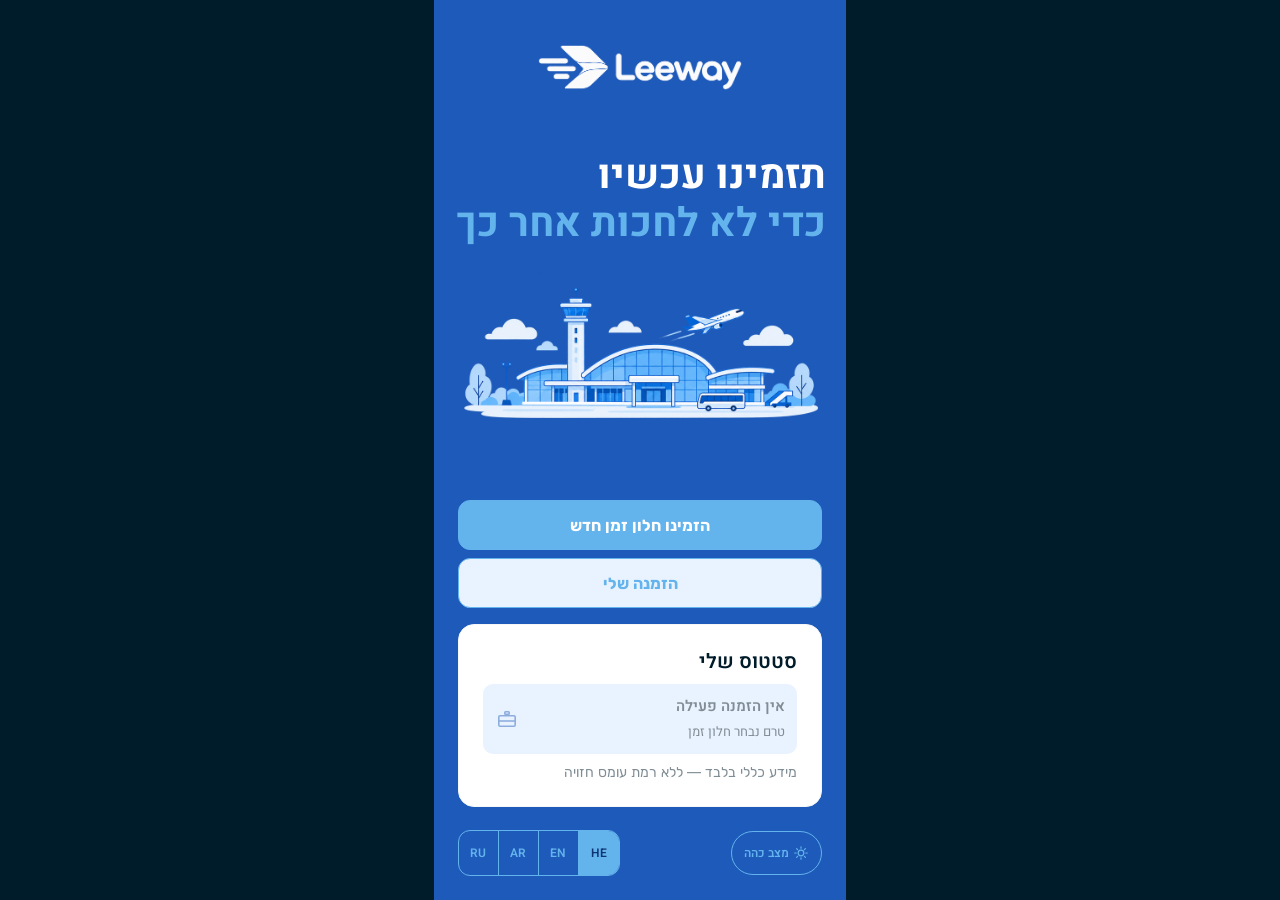
==== index.html @ 505584ba "Add files via upload" ====
<!DOCTYPE html>
<html lang="he" dir="rtl">
<head>
<meta charset="utf-8">
<meta name="viewport" content="width=device-width, initial-scale=1, viewport-fit=cover">
<title data-i18n="app.title">Leeway — זימון תור לביקורת ביטחון בנתב"ג</title>
<meta name="description" content="זימון מראש של חלון זמן לביקורת ביטחון בנמל התעופה בן גוריון, ומעקב סטטוס ביום הטיסה.">
<meta name="theme-color" content="#1e5aba">
<link rel="icon" href="assets/images/logo-leeway-white.png">
<link rel="manifest" href="manifest.webmanifest">
<!-- iOS ignores the manifest icons; it reads this one. Same 192 any icon. -->
<link rel="apple-touch-icon" href="assets/icons/icon-192.png">
<meta name="apple-mobile-web-app-capable" content="yes">
<meta name="apple-mobile-web-app-status-bar-style" content="black-translucent">
<meta name="apple-mobile-web-app-title" content="Leeway">
<link rel="preconnect" href="https://fonts.googleapis.com">
<link rel="preconnect" href="https://fonts.gstatic.com" crossorigin>
<!-- Heebo covers Hebrew+Latin but has no Arabic and no Cyrillic. Cairo carries
     Arabic, Rubik carries Cyrillic (and Hebrew). Google serves each unicode
     range as its own file, so a language you never pick is never downloaded. -->
<link href="https://fonts.googleapis.com/css2?family=Heebo:wght@400;500;600;700&family=Inter:wght@400;600;700&family=Rubik:wght@400;500;600;700&family=Cairo:wght@400;600;700&display=swap" rel="stylesheet">
<link rel="stylesheet" href="style.css">
</head>
<body>

<main class="app" id="app">

  <!-- ═══ 1. Loading phase 1 — node 2072:1219 (logo at opacity 0) ═══ -->
  <section class="screen screen--splash" id="screen-loading-1" data-screen="loading-1" data-state="hidden" data-i18n-aria="common.loading" aria-label="טוען">
    <img class="logo" src="assets/images/logo-leeway-white.png" alt="Leeway" width="224" height="75">
  </section>

  <!-- ═══ 2. Loading phase 2 — node 2039:614 (logo revealed) ═══ -->
  <section class="screen screen--splash" id="screen-loading-2" data-screen="loading-2" data-state="shown" hidden data-i18n-aria="common.loading" aria-label="טוען">
    <img class="logo" src="assets/images/logo-leeway-white.png" alt="Leeway" width="224" height="75">
  </section>

  <!-- ═══ 3. Landing page — node 24:1271 ═══ -->
  <section class="screen screen--landing" id="screen-landing" data-screen="landing" hidden aria-labelledby="landing-title">
    <header class="header">
      <img class="logo logo--hero" src="assets/images/logo-leeway-white.png" alt="Leeway" width="223" height="75">
    </header>

    <h1 class="display landing__headline" id="landing-title"><span data-i18n="landing.h1a">תזמינו עכשיו</span><br><em data-i18n="landing.h1b">כדי לא לחכות אחר כך</em></h1>

    <img data-src-light="assets/images/illustration-terminal.png" data-src-dark="assets/images/illustration-terminal-dark.png" class="landing__art" src="assets/images/illustration-terminal.png" data-i18n-alt="alt.terminal" alt="איור של טרמינל נמל התעופה בן גוריון עם מגדל פיקוח ומטוס ממריא" width="419" height="279">

    <div class="landing__actions">
      <button type="button" class="btn btn--primary" data-go="registration" data-i18n="landing.newBooking">הזמינו חלון זמן חדש</button>
      <button type="button" class="btn btn--secondary" data-go="status" data-i18n="landing.myBooking">הזמנה שלי</button>
    </div>

    <!-- כרטיס הסטטוס נפתח ריק: כל עוד לא נבחר חלון זמן אין מה לעקוב אחריו,
         והקשה עליו שולחת להזמנה חדשה ולא למסך סטטוס ריק. הטקסט והיעד
         מתחלפים ב-paintStatusCard() ברגע שהזמנה נסגרת בהצלחה. -->
    <button type="button" class="status-card" data-status-card data-booking="none" data-go="registration"
            data-i18n-aria="aria.statusCardEmpty" aria-label="אין הזמנה פעילה — מעבר להזמנת חלון זמן">
      <span class="status-card__title" data-i18n="status.cardTitle">סטטוס שלי</span>
      <span class="status-card__chip">
        <span class="status-card__chip-text">
          <span class="status-card__step" data-status-step data-i18n="status.noneStep">אין הזמנה פעילה</span>
          <span class="status-card__state" data-status-state data-i18n="status.noneState">טרם נבחר חלון זמן</span>
        </span>
        <img src="assets/icons/icon-briefcase.svg" alt="" width="24" height="24">
      </span>
      <span class="status-card__note" data-i18n="status.note">מידע כללי בלבד — ללא רמת עומס חזויה</span>
    </button>

    <!-- שורת ההגדרות המהירות: שפה בפינה אחת, מצב תצוגה בשנייה. שתיהן
         זמינות גם בתפריט ההמבורגר — זו רק דרך קצרה יותר. -->
    <div class="landing__foot">
      <button type="button" class="theme-toggle theme-toggle--landing" data-theme-toggle aria-pressed="false"><svg class="icon-sun" viewBox="0 0 24 24" fill="none" stroke="currentColor" stroke-width="1.8" stroke-linecap="round" aria-hidden="true"><circle cx="12" cy="12" r="4.2"/><path d="M12 2.6v2.2M12 19.2v2.2M2.6 12h2.2M19.2 12h2.2M5.4 5.4l1.5 1.5M17.1 17.1l1.5 1.5M18.6 5.4l-1.5 1.5M6.9 17.1l-1.5 1.5"/></svg><svg class="icon-moon" viewBox="0 0 24 24" fill="none" stroke="currentColor" stroke-width="1.8" stroke-linejoin="round" aria-hidden="true"><path d="M20 14.2A8.4 8.4 0 0 1 9.8 4a8.4 8.4 0 1 0 10.2 10.2Z"/></svg><span data-theme-label data-i18n="theme.toDark">מצב כהה</span></button>
      <div class="lang-switch" role="radiogroup" data-i18n-aria="lang.pickerLabel" aria-label="בחירת שפה">
        <button type="button" class="lang-switch__btn" role="radio" aria-checked="true"  data-lang="he" data-i18n-aria="lang.he" aria-label="עברית"><span aria-hidden="true">HE</span></button>
        <button type="button" class="lang-switch__btn" role="radio" aria-checked="false" data-lang="en" data-i18n-aria="lang.en" aria-label="אנגלית"><span aria-hidden="true">EN</span></button>
        <button type="button" class="lang-switch__btn" role="radio" aria-checked="false" data-lang="ar" data-i18n-aria="lang.ar" aria-label="ערבית"><span aria-hidden="true">AR</span></button>
        <button type="button" class="lang-switch__btn" role="radio" aria-checked="false" data-lang="ru" data-i18n-aria="lang.ru" aria-label="רוסית"><span aria-hidden="true">RU</span></button>
      </div>
    </div>
  </section>

  <!-- ═══ 4. Registration — node 2173:4992 ═══ -->
  <section class="screen" id="screen-registration" data-screen="registration" data-draggable="landing" hidden aria-labelledby="registration-title">
    <header class="header">
      <img class="logo" src="assets/images/logo-leeway-white.png" alt="Leeway" width="111" height="37" data-go="landing" role="button" tabindex="0">
      <button type="button" class="hamburger" data-menu-open data-i18n-aria="menu.open" aria-label="פתיחת תפריט">
        <svg class="burger" viewBox="0 0 48 23" aria-hidden="true" focusable="false"><rect class="burger__bar burger__bar--top" x="0" y="0.07" width="38.84" height="4" rx="2"/><rect class="burger__bar burger__bar--mid" x="0" y="9.11" width="38.84" height="4" rx="2"/><rect class="burger__bar burger__bar--bot" x="0" y="18.19" width="38.84" height="4" rx="2"/></svg>
      </button>
    </header>

    <div class="progress" data-progress="1">
      <div class="progress__track">
        <div class="progress__fill"></div>
        <span class="progress__dot"></span>
        <span class="progress__dot"></span>
        <span class="progress__dot"></span>
      </div>
      <div class="progress__labels">
        <span class="progress__label" data-i18n="step.passenger">פרטי נוסע</span>
        <span class="progress__label" data-i18n="step.time">בחירת חלון זמן</span>
        <span class="progress__label" data-i18n="step.confirm">אישור הזמנה</span>
      </div>
    </div>

    <form class="form" id="registration-form" novalidate>
      <h1 class="display" id="registration-title"><span data-i18n="reg.h1a">הכנס</span> <em data-i18n="reg.h1b">פרטיך</em></h1>

      <div class="passenger" data-passenger="1">
        <div class="name-row">
          <label class="field">
            <span class="visually-hidden" data-i18n="ph.first">שם פרטי</span>
            <input class="input" type="text" name="first-1" data-i18n-ph="ph.first" placeholder="שם פרטי" autocomplete="given-name" data-rule="name">
            <span class="field__error" data-i18n="err.first">יש להזין שם פרטי באותיות בלבד</span>
          </label>
          <label class="field">
            <span class="visually-hidden" data-i18n="ph.last">שם משפחה</span>
            <input class="input" type="text" name="last-1" data-i18n-ph="ph.last" placeholder="שם משפחה" autocomplete="family-name" data-rule="name">
            <span class="field__error" data-i18n="err.last">יש להזין שם משפחה באותיות בלבד</span>
          </label>
        </div>
        <label class="field">
          <span class="visually-hidden" data-i18n="ph.passport">מספר דרכון</span>
          <input class="input" type="text" inputmode="numeric" name="passport-1" data-i18n-ph="ph.passport" placeholder="מס׳ דרכון" data-rule="passport">
          <span class="field__error" data-i18n="err.passport">מספר דרכון הוא 8 ספרות</span>
        </label>
        <label class="field">
          <span class="visually-hidden" data-i18n="ph.flight">מספר טיסה</span>
          <input class="input" type="text" name="flight-1" data-i18n-ph="ph.flight" placeholder="מס׳ טיסה" data-rule="flight">
          <span class="field__error" data-i18n="err.flight">מספר טיסה לדוגמה: LY 315</span>
        </label>
        <!-- תוצאת חיפוש מספר הטיסה. נשאר ריק עד שיש מה להראות, ולעולם
             לא חוסם את הטופס — החיפוש הוא העשרה, לא אימות. -->
        <p class="flight-lookup" data-flight-info role="status" aria-live="polite" hidden></p>
      </div>

      <h2 class="display"><span data-i18n="reg.h2a">טס</span> <em data-i18n="reg.h2b">לא לבד?</em></h2>

      <div id="extra-passengers"></div>

      <button type="button" class="add-passenger" id="add-passenger" data-i18n="reg.addPassenger">+ הוסף נוסע</button>

      <div class="form__foot">
        <button type="submit" class="btn btn--primary" data-i18n="common.confirm">אישור</button>
        <button type="button" class="link-btn" data-remember aria-pressed="false" data-i18n="reg.remember">זכרו אותי</button>
      </div>
    </form>

    <img data-src-light="assets/images/illustration-clouds.png" data-src-dark="assets/images/illustration-clouds-dark.png" class="clouds clouds--sm" src="assets/images/illustration-clouds.png" alt="" width="137" height="103">
  </section>

  <!-- ═══ 5. Time choosing — nodes 24:3461 (סגור) + 2049:918 (פתוח) ═══
       שני הפריימים של פיגמה הם מסך אחד עם שני מצבים. פריים 6 לשעבר
       ("Time choosing extended info") נמחק, כי רק ככה הפתיחה והסגירה
       הן אותה תנועה בדיוק, הפוכה בכיוון. -->
  <section class="screen" id="screen-time-choosing" data-screen="time-choosing" hidden aria-labelledby="time-title">
    <header class="header">
      <img class="logo" src="assets/images/logo-leeway-white.png" alt="Leeway" width="111" height="37" data-go="landing" role="button" tabindex="0">
      <button type="button" class="hamburger" data-menu-open data-i18n-aria="menu.open" aria-label="פתיחת תפריט">
        <svg class="burger" viewBox="0 0 48 23" aria-hidden="true" focusable="false"><rect class="burger__bar burger__bar--top" x="0" y="0.07" width="38.84" height="4" rx="2"/><rect class="burger__bar burger__bar--mid" x="0" y="9.11" width="38.84" height="4" rx="2"/><rect class="burger__bar burger__bar--bot" x="0" y="18.19" width="38.84" height="4" rx="2"/></svg>
      </button>
    </header>

    <div class="progress" data-progress="2">
      <div class="progress__track">
        <div class="progress__fill"></div>
        <span class="progress__dot"></span>
        <span class="progress__dot"></span>
        <span class="progress__dot"></span>
      </div>
      <div class="progress__labels">
        <span class="progress__label" data-i18n="step.passenger">פרטי נוסע</span>
        <span class="progress__label" data-i18n="step.time">בחירת חלון זמן</span>
        <span class="progress__label" data-i18n="step.confirm">אישור הזמנה</span>
      </div>
    </div>

    <h1 class="visually-hidden" id="time-title" data-i18n="time.srTitle">בחירת חלון זמן לביקורת ביטחון</h1>

    <!-- כרטיס הטיסה הוא מתג: סגור הוא שורת סיכום, פתוח הוא נפרש כלפי מטה
         ומגלה את תמונת היעד ואת רשימת הנוסעים בפועל. אין יותר מסך נפרד
         לתצוגה המורחבת — זה מצב אחד של אותו מסך, ולכן הסגירה היא בדיוק
         ההפך של הפתיחה. -->
    <button type="button" class="flight-card" id="flight-card" aria-expanded="false"
            data-i18n-aria="aria.expandCard" aria-label="פתיחת פרטי ההזמנה המלאים">
      <span class="flight-card__photo-wrap">
        <img class="flight-card__photo" id="route-photo" src="assets/images/route-tlv-sea.png"
             data-i18n-alt="alt.route" alt="קו הרקיע של סיאטל — יעד הטיסה" width="333" height="125">
      </span>
      <span>
        <span class="flight-card__route" data-route>TLV-SEA</span>
        <span class="flight-card__meta" data-i18n="flight.meta">יום ג׳ · 25.05.2026 · טרמינל 3 · כניסה 03</span>
      </span>
      <span class="flight-card__row">
        <span class="flight-card__count"><span data-i18n="time.passengers">נוסעים</span> (<span data-pax-count>1</span>)</span>
        <span class="flight-card__edit" data-i18n="common.edit">עריכה</span>
      </span>
      <!-- מתמלא מ-renderPassengers() לפי מי שנרשם בפועל -->
      <span class="flight-card__pax" id="pax-list"></span>
    </button>

    <fieldset class="slots" id="slots">
      <legend class="visually-hidden" data-i18n="time.legend">חלונות זמן פנויים לביקורת ביטחון</legend>
      <button type="button" class="slot" aria-pressed="false" data-slot="6:40-7:00">6:40-7:00</button>
      <button type="button" class="slot" aria-pressed="false" data-slot="7:00-7:20">7:00-7:20</button>
      <button type="button" class="slot" aria-pressed="false" data-slot="7:20-7:40">7:20-7:40</button>
      <button type="button" class="slot" aria-pressed="false" data-slot="7:40-8:00">7:40-8:00</button>
      <button type="button" class="slot" aria-pressed="false" data-slot="8:00-8:20" data-full="true">8:00-8:20<span class="slot__full" data-i18n="time.full">מלא</span></button>
      <button type="button" class="slot" aria-pressed="false" data-slot="8:20-8:40">8:20-8:40</button>
      <button type="button" class="slot" aria-pressed="false" data-slot="8:40-9:00">8:40-9:00</button>
      <button type="button" class="slot" aria-pressed="false" data-slot="9:00-9:20" data-full="true">9:00-9:20<span class="slot__full" data-i18n="time.full">מלא</span></button>
      <button type="button" class="slot" aria-pressed="false" data-slot="9:20-9:40">9:20-9:40</button>
      <!-- כשהכרטיס פתוח החלונות יורדים למצב מעומעם והשכבה הזו מכסה אותם:
           הקשה עליה מחזירה לבחירת חלון זמן. מוסתרת לגמרי כשהכרטיס סגור. -->
      <button type="button" class="slots__mask" hidden
              data-i18n-aria="aria.backToSlots" aria-label="חזרה לבחירת חלון זמן"></button>
    </fieldset>

    <div class="btn-row">
      <button type="button" class="btn btn--primary" data-confirm-slot data-i18n="common.continue">המשך</button>
      <button type="button" class="btn btn--secondary" data-back data-i18n="common.back">חזרה</button>
    </div>

    <img data-src-light="assets/images/illustration-clouds.png" data-src-dark="assets/images/illustration-clouds-dark.png" class="clouds" src="assets/images/illustration-clouds.png" alt="" width="253" height="190">
  </section>

  <!-- ═══ 7. Success — node 2038:534 ═══ -->
  <section class="screen result" id="screen-success" data-screen="success" data-draggable="time-choosing" hidden aria-labelledby="success-title">
    <header class="header">
      <img class="logo" src="assets/images/logo-leeway-white.png" alt="Leeway" width="111" height="37" data-go="landing" role="button" tabindex="0">
      <button type="button" class="hamburger" data-menu-open data-i18n-aria="menu.open" aria-label="פתיחת תפריט">
        <svg class="burger" viewBox="0 0 48 23" aria-hidden="true" focusable="false"><rect class="burger__bar burger__bar--top" x="0" y="0.07" width="38.84" height="4" rx="2"/><rect class="burger__bar burger__bar--mid" x="0" y="9.11" width="38.84" height="4" rx="2"/><rect class="burger__bar burger__bar--bot" x="0" y="18.19" width="38.84" height="4" rx="2"/></svg>
      </button>
    </header>

    <div class="progress" data-progress="3">
      <div class="progress__track">
        <div class="progress__fill"></div>
        <span class="progress__dot"></span>
        <span class="progress__dot"></span>
        <span class="progress__dot"></span>
      </div>
      <div class="progress__labels">
        <span class="progress__label" data-i18n="step.passenger">פרטי נוסע</span>
        <span class="progress__label" data-i18n="step.time">בחירת חלון זמן</span>
        <span class="progress__label" data-i18n="step.confirm">אישור הזמנה</span>
      </div>
    </div>

    <h1 class="display result__title" id="success-title"><span data-i18n="success.h1a">הזמנה בוצע</span> <em class="is-success" data-i18n="success.h1b">בהצלחה</em></h1>

    <img data-src-light="assets/images/illustration-airplane.png" data-src-dark="assets/images/illustration-airplane-dark.png" class="result__art" src="assets/images/illustration-airplane.png" data-i18n-alt="alt.airplane" alt="איור של מטוס ממריא" width="358" height="358">

    <div class="actions">
      <button type="button" class="btn btn--primary" data-go="status" data-i18n="success.track">מעקב אחרי סטטוס הטיסה</button>
      <button type="button" class="btn btn--secondary" data-go="landing" data-i18n="common.home">לדף הבית</button>
    </div>
  </section>

  <!-- ═══ 8. Fail — node 2058:1184 ═══ -->
  <section class="screen result" id="screen-fail" data-screen="fail" hidden aria-labelledby="fail-title">
    <header class="header">
      <img class="logo" src="assets/images/logo-leeway-white.png" alt="Leeway" width="111" height="37" data-go="landing" role="button" tabindex="0">
      <button type="button" class="hamburger" data-menu-open data-i18n-aria="menu.open" aria-label="פתיחת תפריט">
        <svg class="burger" viewBox="0 0 48 23" aria-hidden="true" focusable="false"><rect class="burger__bar burger__bar--top" x="0" y="0.07" width="38.84" height="4" rx="2"/><rect class="burger__bar burger__bar--mid" x="0" y="9.11" width="38.84" height="4" rx="2"/><rect class="burger__bar burger__bar--bot" x="0" y="18.19" width="38.84" height="4" rx="2"/></svg>
      </button>
    </header>

    <div class="progress" data-progress="3">
      <div class="progress__track">
        <div class="progress__fill"></div>
        <span class="progress__dot"></span>
        <span class="progress__dot"></span>
        <span class="progress__dot"></span>
      </div>
      <div class="progress__labels">
        <span class="progress__label" data-i18n="step.passenger">פרטי נוסע</span>
        <span class="progress__label" data-i18n="step.time">בחירת חלון זמן</span>
        <span class="progress__label" data-i18n="step.confirm">אישור הזמנה</span>
      </div>
    </div>

    <h1 class="display result__title" id="fail-title"><span data-i18n="fail.h1a">אופס...משהו</span> <em class="is-danger" data-i18n="fail.h1b">השתבש</em></h1>

    <img data-src-light="assets/images/illustration-error.png" data-src-dark="assets/images/illustration-error-dark.png" class="result__art" src="assets/images/illustration-error.png" data-i18n-alt="alt.error" alt="איור של משולש אזהרה אדום" width="377" height="283">

    <p class="result__reason" id="fail-reason" role="status"></p>

    <div class="actions">
      <button type="button" class="btn btn--primary" data-back data-i18n="common.backBtn">אחורה</button>
      <button type="button" class="btn btn--secondary" data-go="landing" data-i18n="common.home">לדף הבית</button>
    </div>
  </section>

  <!-- ═══ 9. Passenger's status — node 2039:541 ═══ -->
  <section class="screen" id="screen-status" data-screen="status" hidden aria-labelledby="status-title">
    <header class="header">
      <img class="logo" src="assets/images/logo-leeway-white.png" alt="Leeway" width="111" height="37" data-go="landing" role="button" tabindex="0">
      <button type="button" class="hamburger" data-menu-open data-i18n-aria="menu.open" aria-label="פתיחת תפריט">
        <svg class="burger" viewBox="0 0 48 23" aria-hidden="true" focusable="false"><rect class="burger__bar burger__bar--top" x="0" y="0.07" width="38.84" height="4" rx="2"/><rect class="burger__bar burger__bar--mid" x="0" y="9.11" width="38.84" height="4" rx="2"/><rect class="burger__bar burger__bar--bot" x="0" y="18.19" width="38.84" height="4" rx="2"/></svg>
      </button>
    </header>

    <div class="page-title">
      <h1 id="status-title"><span data-i18n="status.h1a">סטטוס</span> <span data-i18n="status.h1b">שלי</span></h1>
    </div>

    <div class="pass-shell">
      <div class="qr-pass">
        <div class="qr-pass__row">
          <div class="qr-pass__meta">
            <p class="qr-pass__label" data-i18n="pass.label">כרטיס הכניסה שלך</p>
            <p class="qr-pass__time" dir="ltr" data-slot-display>06:40 – 07:00</p>
            <p class="qr-pass__where" data-i18n="pass.where">טרמינל 3 · כניסה 03</p>
          </div>
          <img class="qr-pass__thumb" src="assets/images/qr-thumb.png"
               data-i18n-alt="alt.qrThumb" alt="קוד QR מוקטן של כרטיס הכניסה" width="66" height="66">
        </div>
        <button type="button" class="btn btn--pass" data-go="status-qr" data-i18n="pass.openFull">פתיחה במסך מלא</button>
      </div>

      <ol class="timeline">
        <li class="step step--done">
          <div class="step__rail">
            <span class="step__circle"><img src="assets/icons/icon-checkmark.svg" alt="" width="13" height="9"></span>
            <span class="step__line"></span>
          </div>
          <div class="step__body">
            <div class="step__content">
              <img src="assets/icons/icon-identity.svg" alt="" width="20" height="20">
              <div class="step__text">
                <span class="step__name" data-i18n="tl.identify">זיהוי</span>
                <span class="step__state" data-i18n="state.done">הושלם</span>
              </div>
            </div>
            <div class="step__time"><span data-time="identify-in">05:30</span><span data-time="identify-out">07:05</span></div>
          </div>
        </li>

        <li class="step step--current">
          <div class="step__rail">
            <span class="step__circle">2</span>
            <span class="step__line"></span>
          </div>
          <div class="step__body">
            <div class="step__card">
              <div class="step__content">
                <img src="assets/icons/icon-security.svg" alt="" width="20" height="20">
                <div class="step__text">
                  <span class="step__name" data-i18n="tl.security">ביקורת ביטחון</span>
                  <span class="step__state" data-i18n="state.inprogress">בתהליך</span>
                </div>
              </div>
              <span class="step__eta" data-time="security-eta" data-i18n-prefix="tl.eta">צפי משך - 07:45</span>
            </div>
          </div>
        </li>

        <li class="step step--upcoming">
          <div class="step__rail">
            <span class="step__circle">3</span>
            <span class="step__line"></span>
          </div>
          <div class="step__body">
            <div class="step__content">
              <img src="assets/icons/icon-check-in.svg" alt="" width="20" height="20">
              <div class="step__text">
                <span class="step__name" data-i18n="step.checkin">צ'ק-אין</span>
                <span class="step__state" data-i18n="state.waiting">ממתין</span>
              </div>
            </div>
          </div>
        </li>
      </ol>
    </div>

    <div class="icon-row">
      <button type="button" class="icon-btn" data-i18n-aria="aria.notifications" aria-label="הפעלת התראות">
        <img src="assets/icons/btn-notification.png" alt="" width="60" height="60">
      </button>
      <button type="button" class="icon-btn" data-i18n-aria="aria.share" aria-label="שיתוף ההזמנה">
        <img src="assets/icons/btn-share.png" alt="" width="60" height="60">
      </button>
    </div>
  </section>

  <!-- ═══ 10. Passenger's status — QR extension — node 2081:1532 ═══ -->
  <section class="screen" id="screen-status-qr" data-screen="status-qr" hidden aria-labelledby="status-qr-title">
    <header class="header">
      <img class="logo" src="assets/images/logo-leeway-white.png" alt="Leeway" width="111" height="37" data-go="landing" role="button" tabindex="0">
      <button type="button" class="hamburger" data-menu-open data-i18n-aria="menu.open" aria-label="פתיחת תפריט">
        <svg class="burger" viewBox="0 0 48 23" aria-hidden="true" focusable="false"><rect class="burger__bar burger__bar--top" x="0" y="0.07" width="38.84" height="4" rx="2"/><rect class="burger__bar burger__bar--mid" x="0" y="9.11" width="38.84" height="4" rx="2"/><rect class="burger__bar burger__bar--bot" x="0" y="18.19" width="38.84" height="4" rx="2"/></svg>
      </button>
    </header>

    <div class="page-title">
      <h1 id="status-qr-title"><span data-i18n="status.h1a">סטטוס</span> <span data-i18n="status.h1b">שלי</span></h1>
    </div>

    <div class="pass-shell" data-go="status" role="button" tabindex="0" data-i18n-aria="aria.closeFull" aria-label="סגירת התצוגה המלאה">
      <div class="qr-pass qr-pass--full">
        <!-- מתמלא מ-renderPassNames(): הנוסע הראשי + מספר הנלווים בפועל -->
        <p class="qr-pass__names" data-qr-names><bdi>נוסע</bdi></p>
        <p class="qr-pass__time" dir="ltr" data-slot-display>06:40 – 07:00</p>
        <p class="qr-pass__where" data-i18n="qr.meta">יום ג׳ · 25.05 · טרמינל 3 · כניסה 03</p>
        <img class="qr-pass__code" src="assets/images/qr-pass.png"
             data-i18n-alt="alt.qrFull" alt="קוד QR של אישור הזימון להצגה בעמדת הביקורת" width="212" height="212">
        <p class="qr-pass__scan" data-i18n="qr.scan">סרקו בעמדת הכניסה המהירה</p>
      </div>
    </div>

    <button type="button" class="btn btn--secondary" style="margin-block-start:var(--space-3)" data-i18n="qr.wallet">שמירה ל-Wallet</button>

    <div class="icon-row">
      <button type="button" class="icon-btn" data-i18n-aria="aria.notifications" aria-label="הפעלת התראות">
        <img src="assets/icons/btn-notification.png" alt="" width="60" height="60">
      </button>
      <button type="button" class="icon-btn" data-i18n-aria="aria.share" aria-label="שיתוף ההזמנה">
        <img src="assets/icons/btn-share.png" alt="" width="60" height="60">
      </button>
    </div>
  </section>


  <!-- ═══ 12. פרופיל שלי — node 4052:290 ═══ -->
  <section class="screen screen--light" id="screen-profile" data-screen="profile" hidden aria-labelledby="profile-title">
    <header class="header">
      <img class="logo" data-src-light="assets/images/logo-leeway-blue.png" data-src-dark="assets/images/logo-leeway-white.png" src="assets/images/logo-leeway-blue.png" alt="Leeway" width="111" height="37" data-go="landing" role="button" tabindex="0">
      <button type="button" class="hamburger" data-menu-open data-i18n-aria="menu.open" aria-label="פתיחת תפריט">
        <svg class="burger" viewBox="0 0 48 23" aria-hidden="true" focusable="false"><rect class="burger__bar burger__bar--top" x="0" y="0.07" width="38.84" height="4" rx="2"/><rect class="burger__bar burger__bar--mid" x="0" y="9.11" width="38.84" height="4" rx="2"/><rect class="burger__bar burger__bar--bot" x="0" y="18.19" width="38.84" height="4" rx="2"/></svg>
      </button>
    </header>

    <h1 class="settings__title" id="profile-title" data-i18n="profile.title">פרופיל שלי</h1>
    <p class="settings__name" data-i18n="profile.name">דניאל כהן</p>

    <img class="settings__avatar" id="profile-avatar" data-avatar-target src="assets/images/avatar-neutral.png"
         alt="" width="156" height="153" data-i18n-alt="profile.av.neutral">

    <button type="button" class="settings__link" data-avatar-toggle aria-expanded="false"
            aria-controls="avatar-lane" data-i18n="profile.editPhoto">ערוך תמונת פרופיל</button>

    <!-- The lane scrolls sideways; Figma node 4052:487 lays the nine avatars
         out in exactly this order. -->
    <div class="avatar-lane" id="avatar-lane" role="radiogroup" hidden
         data-i18n-aria="profile.pickerLabel" aria-label="בחירת תמונת פרופיל">
        <button type="button" class="avatar-lane__item" role="radio" aria-checked="true" data-avatar="avatar-neutral"><img src="assets/images/avatar-neutral.png" alt="" width="156" height="153" data-i18n-alt="profile.av.neutral"></button>
        <button type="button" class="avatar-lane__item" role="radio" aria-checked="false" data-avatar="avatar-male-02"><img src="assets/images/avatar-male-02.png" alt="" width="156" height="153" data-i18n-alt="profile.av.male2"></button>
        <button type="button" class="avatar-lane__item" role="radio" aria-checked="false" data-avatar="avatar-male-01"><img src="assets/images/avatar-male-01.png" alt="" width="156" height="153" data-i18n-alt="profile.av.male1"></button>
        <button type="button" class="avatar-lane__item" role="radio" aria-checked="false" data-avatar="avatar-female-02"><img src="assets/images/avatar-female-02.png" alt="" width="156" height="153" data-i18n-alt="profile.av.female2"></button>
        <button type="button" class="avatar-lane__item" role="radio" aria-checked="false" data-avatar="avatar-female-01"><img src="assets/images/avatar-female-01.png" alt="" width="156" height="153" data-i18n-alt="profile.av.female1"></button>
        <button type="button" class="avatar-lane__item" role="radio" aria-checked="false" data-avatar="avatar-older"><img src="assets/images/avatar-older.png" alt="" width="156" height="153" data-i18n-alt="profile.av.older"></button>
        <button type="button" class="avatar-lane__item" role="radio" aria-checked="false" data-avatar="avatar-elderly"><img src="assets/images/avatar-elderly.png" alt="" width="156" height="153" data-i18n-alt="profile.av.elderly"></button>
        <button type="button" class="avatar-lane__item" role="radio" aria-checked="false" data-avatar="avatar-assistant-02"><img src="assets/images/avatar-assistant-02.png" alt="" width="156" height="153" data-i18n-alt="profile.av.assistant2"></button>
        <button type="button" class="avatar-lane__item" role="radio" aria-checked="false" data-avatar="avatar-assistant-01"><img src="assets/images/avatar-assistant-01.png" alt="" width="156" height="153" data-i18n-alt="profile.av.assistant1"></button>
    </div>

    <form class="settings__form" id="profile-form" novalidate>
      <div class="name-row">
        <label class="field"><span class="visually-hidden" data-i18n="ph.first">שם פרטי</span>
          <input class="input input--filled" type="text" name="profile-first" value="Daniel"
                 data-i18n-ph="ph.first" placeholder="שם פרטי"></label>
        <label class="field"><span class="visually-hidden" data-i18n="ph.last">שם משפחה</span>
          <input class="input input--filled" type="text" name="profile-last" value="Cohen"
                 data-i18n-ph="ph.last" placeholder="שם משפחה"></label>
      </div>
      <label class="field"><span class="visually-hidden" data-i18n="ph.passport">מס׳ דרכון</span>
        <input class="input input--filled" type="text" inputmode="numeric" name="profile-passport"
               value="12345678" data-i18n-ph="ph.passport" placeholder="מס׳ דרכון"></label>
      <button type="submit" class="btn btn--primary" data-i18n="profile.save">שמור פרטים שלי</button>
    </form>

    <!-- ═══ מחיקת כל מה שנשמר במכשיר ═══════════════════════════════════════
         הכפתור הזה מוחק בפועל את שלושת המפתחות ואת המטמון שמפורטים
         בשם ב-docs/PRIVACY.md. אחריו נכתבת כאן תוצאת בדיקה חוזרת — כמה
         מפתחות וכמה מטמונים נשארו — כדי שהמחיקה תהיה ניתנת לאימות ולא
         רק מובטחת.                                                        -->
    <div class="danger-zone">
      <button type="button" class="btn btn--danger" data-clear-storage data-i18n="profile.clear">מחק את כל מה שנשמר</button>
      <p class="danger-zone__note" data-i18n="profile.clearNote">מוחק את הפרטים ששמרת במכשיר הזה ואת העותק הלא-מקוון של האפליקציה. אין לזה השפעה על הזמנות שכבר אושרו.</p>
      <p class="danger-zone__result" data-clear-result role="status" aria-live="polite"></p>
    </div>
  </section>

  <!-- ═══ 13. התראות ═══ -->
  <section class="screen screen--light" id="screen-notifications" data-screen="notifications" hidden aria-labelledby="notif-title">
    <header class="header">
      <img class="logo" data-src-light="assets/images/logo-leeway-blue.png" data-src-dark="assets/images/logo-leeway-white.png" src="assets/images/logo-leeway-blue.png" alt="Leeway" width="111" height="37" data-go="landing" role="button" tabindex="0">
      <button type="button" class="hamburger" data-menu-open data-i18n-aria="menu.open" aria-label="פתיחת תפריט">
        <svg class="burger" viewBox="0 0 48 23" aria-hidden="true" focusable="false"><rect class="burger__bar burger__bar--top" x="0" y="0.07" width="38.84" height="4" rx="2"/><rect class="burger__bar burger__bar--mid" x="0" y="9.11" width="38.84" height="4" rx="2"/><rect class="burger__bar burger__bar--bot" x="0" y="18.19" width="38.84" height="4" rx="2"/></svg>
      </button>
    </header>

    <h1 class="settings__title" id="notif-title" data-i18n="notif.title">התראות</h1>

    <form class="settings__form settings__form--wide" id="notif-form" novalidate>
      <label class="settings__row">
        <span class="settings__row-label" data-i18n="notif.beforeFlight">תזכורת לפני הטיסה הבאה</span>
        <select class="select" name="notif-flight" data-notif>
          <option value="on" data-i18n="notif.on">מופעל</option>
          <option value="off" data-i18n="notif.off">כבוי</option>
        </select>
      </label>
      <label class="settings__row">
        <span class="settings__row-label" data-i18n="notif.statusChange">עדכון בשינוי סטטוס</span>
        <select class="select" name="notif-status" data-notif>
          <option value="on" data-i18n="notif.on">מופעל</option>
          <option value="off" data-i18n="notif.off">כבוי</option>
        </select>
      </label>
      <button type="submit" class="btn btn--primary" data-i18n="common.save">שמירה</button>
    </form>
  </section>

  <!-- ═══ 14. שפה ═══ -->
  <section class="screen screen--light" id="screen-language" data-screen="language" hidden aria-labelledby="lang-title">
    <header class="header">
      <img class="logo" data-src-light="assets/images/logo-leeway-blue.png" data-src-dark="assets/images/logo-leeway-white.png" src="assets/images/logo-leeway-blue.png" alt="Leeway" width="111" height="37" data-go="landing" role="button" tabindex="0">
      <button type="button" class="hamburger" data-menu-open data-i18n-aria="menu.open" aria-label="פתיחת תפריט">
        <svg class="burger" viewBox="0 0 48 23" aria-hidden="true" focusable="false"><rect class="burger__bar burger__bar--top" x="0" y="0.07" width="38.84" height="4" rx="2"/><rect class="burger__bar burger__bar--mid" x="0" y="9.11" width="38.84" height="4" rx="2"/><rect class="burger__bar burger__bar--bot" x="0" y="18.19" width="38.84" height="4" rx="2"/></svg>
      </button>
    </header>

    <h1 class="settings__title" id="lang-title" data-i18n="lang.title">שפה</h1>

    <div class="lang-list" role="radiogroup" data-i18n-aria="lang.pickerLabel" aria-label="בחירת שפה">
      <button type="button" class="lang" role="radio" aria-checked="true"  data-lang="he" lang="he"><span>עברית</span></button>
      <button type="button" class="lang" role="radio" aria-checked="false" data-lang="ar" lang="ar"><span>العربية</span><span class="lang__note">demo</span></button>
      <button type="button" class="lang" role="radio" aria-checked="false" data-lang="en" lang="en"><span>English</span></button>
      <button type="button" class="lang" role="radio" aria-checked="false" data-lang="ru" lang="ru"><span>Русский</span></button>
    </div>

    <!-- דרך חזרה. השפה כבר התחלפה ברגע הבחירה — הכפתור רק מחזיר אותך למסך הקודם. -->
    <form class="settings__form settings__form--wide" id="lang-form" novalidate>
      <button type="submit" class="btn btn--primary" data-i18n="common.done">סיום</button>
    </form>
  </section>

  <!-- ═══ 11. Overlay menu — node 2161:4918 ═══ -->
  <dialog class="overlay" id="overlay" data-i18n-aria="menu.title" aria-label="תפריט">
    <!-- The hamburger sits OUTSIDE the sliding panel on purpose: it must stay
         exactly where the header one is and morph in place, while the panel
         travels down behind it. -->
    <button type="button" class="hamburger hamburger--menu" data-menu-close data-i18n-aria="menu.close" aria-label="סגירת תפריט">
      <svg class="burger" viewBox="0 0 48 23" aria-hidden="true" focusable="false"><rect class="burger__bar burger__bar--top" x="0" y="0.07" width="38.84" height="4" rx="2"/><rect class="burger__bar burger__bar--mid" x="0" y="9.11" width="38.84" height="4" rx="2"/><rect class="burger__bar burger__bar--bot" x="0" y="18.19" width="38.84" height="4" rx="2"/></svg>
    </button>

    <div class="overlay__panel" tabindex="-1">
      <div class="overlay__head">
        <img class="overlay__avatar" data-avatar-target src="assets/images/avatar-placeholder.png" data-i18n-alt="alt.avatar" alt="תמונת פרופיל" width="39" height="38">
      </div>
      <nav class="overlay__nav">
        <button type="button" class="overlay__link" data-go="profile" data-i18n="menu.profile">פרופיל שלי</button>
        <button type="button" class="overlay__link" data-go="notifications" data-i18n="menu.notifications">התראות</button>
        <button type="button" class="overlay__link" data-go="language" data-i18n="menu.language">שפה</button>
        <button type="button" class="theme-toggle theme-toggle--menu" data-theme-toggle aria-pressed="false"><svg class="icon-sun" viewBox="0 0 24 24" fill="none" stroke="currentColor" stroke-width="1.8" stroke-linecap="round" aria-hidden="true"><circle cx="12" cy="12" r="4.2"/><path d="M12 2.6v2.2M12 19.2v2.2M2.6 12h2.2M19.2 12h2.2M5.4 5.4l1.5 1.5M17.1 17.1l1.5 1.5M18.6 5.4l-1.5 1.5M6.9 17.1l-1.5 1.5"/></svg><svg class="icon-moon" viewBox="0 0 24 24" fill="none" stroke="currentColor" stroke-width="1.8" stroke-linejoin="round" aria-hidden="true"><path d="M20 14.2A8.4 8.4 0 0 1 9.8 4a8.4 8.4 0 1 0 10.2 10.2Z"/></svg><span data-theme-label data-i18n="theme.toDark">מצב כהה</span></button>
      </nav>
    </div>
  </dialog>

</main>

<script src="script.js"></script>
<script>
  /* Registered after load so it never competes with the first paint.
     Failure is silent by design: a browser without service workers, or
     a page opened over file://, must still run the whole app. */
  if ("serviceWorker" in navigator) {
    window.addEventListener("load", function () {
      navigator.serviceWorker.register("sw.js").catch(function () {});
    });
  }
</script>
</body>
</html>
---- style.css ----
/* =========================================================================
   Leeway — זימון תור לביקורת ביטחון בנתב"ג
   Design tokens mirrored 1:1 from the Figma file "Demo Final Project Ver 3"
   (file key mJc7QbFA7CpcJTj1Tf4WRq), collections: Color / Spacing /
   Typography / Radius. Variable names below match the Figma variable names,
   with "/" replaced by "-".
   ========================================================================= */

:root {
  /* ---- Color · primitives ------------------------------------------- */
  --color-white-base: #ffffff;
  --color-navy-900: #001b2a;
  --color-navy-950: #0a1220;
  --color-navy-800: #182a4a;
  --color-blue-800: #0f3673;
  --color-blue-700: #174691;
  --color-blue-600: #1e5aba;
  --color-blue-400: #63b3ed;
  --color-blue-200: #d6e6ff;
  --color-blue-100: #e9f2ff;
  --color-gray-100: #f4f6f8;
  --color-gray-300: #c9c8c8;
  --color-slate-600: #525f77;
  --color-slate-500: #606573;
  --color-slate-400: #808d95;
  --color-slate-300: #8b93a7;
  --color-gold-500: #b6975b;
  --color-gold-700: #8d7546;
  --color-cream-50: #f2efe9;
  --color-lavender-100: #e6e6ec;
  --color-green-700: #1e6b41;
  --color-green-600: #3e8e5c;
  --color-green-50: #e6f4ec;
  --color-blueinfo-700: #0238b5;
  --color-blueinfo-400: #4c8ce0;
  --color-amber-800: #8a5a0f;
  --color-amber-600: #cb8724;
  --color-amber-50: #fdf3e3;
  --color-red-700: #bb0307;
  --color-red-400: #e0534f;
  --color-red-50: #fcebea;

  /* ---- Color · semantic (Light mode) --------------------------------- */
  --color-surface-base: var(--color-white-base);
  --color-surface-raised: var(--color-blue-100);
  --color-border-base: var(--color-gray-100);
  --color-text-base: var(--color-navy-900);
  --color-text-muted: var(--color-slate-400);
  --color-text-on-primary: var(--color-white-base);
  --color-text-on-primary-muted: var(--color-blue-200);
  --color-primary-base: var(--color-blue-600);
  --color-primary-strong: var(--color-blue-700);
  --color-primary-deep: var(--color-blue-800);
  --color-accent-base: var(--color-blue-400);
  --color-success-base: var(--color-green-600);
  --color-success-text: var(--color-green-700);
  --color-success-surface: var(--color-green-50);
  --color-info-base: var(--color-blueinfo-700);
  --color-warning-base: var(--color-amber-600);
  --color-warning-text: var(--color-amber-800);
  --color-warning-surface: var(--color-amber-50);
  --color-danger-base: var(--color-red-700);
  --color-danger-text: var(--color-red-700);
  --color-danger-surface: var(--color-red-50);
  --color-neutral-base: var(--color-slate-500);
  --color-muted-surface-base: var(--color-gray-300);
  --color-focus-on-dark: var(--color-white-base);
  --color-focus-on-light: var(--color-blue-600);
  --color-overlay-scrim: var(--color-navy-900);

  /* Not defined as a Figma variable — raw fill on the QR pass shell
     (node 2300:1344). Tokenised here so no rule carries a bare hex. */
  --color-pass-shell: #d9d9d9;

  /* ---- Spacing ------------------------------------------------------- */
  --space-1: 4px;
  --space-2: 8px;
  --space-3: 12px;
  --space-4: 16px;
  --space-5: 24px;
  --space-6: 32px;
  --space-7: 48px;
  --space-8: 64px;

  /* ---- Radius -------------------------------------------------------- */
  --radius-sm: 8px;
  --radius-md: 12px;
  --radius-lg: 16px;
  --radius-pill: 999px;

  /* ---- Inline icons (SVG data URI — no extra files) -------------------- */
  --icon-check: url("data:image/svg+xml,%3Csvg xmlns='http://www.w3.org/2000/svg' viewBox='0 0 20 20'%3E%3Cpath d='M5.5 10.4l3 3 6-6.6' fill='none' stroke='%23ffffff' stroke-width='2' stroke-linecap='round' stroke-linejoin='round'/%3E%3C/svg%3E");

  /* ---- Typography ---------------------------------------------------- */
  --typography-family-heading: "Heebo", "Rubik", system-ui, sans-serif;
  --typography-family-body: "Inter", "Source Sans 3", system-ui, sans-serif;
  --typography-size-2xs: 10px;
  --typography-size-xs: 12px;
  --typography-size-sm: 14px;
  --typography-size-md: 16px;
  --typography-size-lg: 20px;
  --typography-size-xl: 28px;
  --typography-size-1xl: 36px;
  --typography-size-2xl: 40px;
  --typography-size-3xl: 48px;

  --typography-line-2xs: 14px;
  --typography-line-xs: 18px;
  --typography-line-sm: 20px;
  --typography-line-md: 24px;
  --typography-line-lg: 28px;
  --typography-line-xl: 36px;
  --typography-line-1xl: 44px;
  --typography-line-2xl: 48px;
  --typography-line-3xl: 56px;

  --typography-weight-regular: 400;
  --typography-weight-medium: 500;
  --typography-weight-semibold: 600;
  --typography-weight-bold: 700;

  /* ---- Spacing · vertical (fluid) --------------------------------------
     ה-Figma צויר על קנבס של 412×917. אף טלפון אמיתי לא נותן 917 פיקסלים
     גובה גלויים — אייפון 17 נותן בערך 724 מתחת לסרגל של ספארי. לכן
     המרווחים האנכיים בלבד נמדדים ביחס לגובה החלון: הם מגיעים למספר
     המדויק של ה-Figma בגובה המקורי, ומתכווצים בהדרגה במסך נמוך יותר.
     הרוחב, הטיפוגרפיה ושטחי המגע לא נוגעים בזה ונשארים קבועים.
     ---------------------------------------------------------------------- */
  --v-2: clamp(6px,  0.90dvh,  8px);   /* = --space-2 at 917 */
  --v-3: clamp(8px,  1.31dvh, 12px);   /* = --space-3 */
  --v-4: clamp(10px, 1.75dvh, 16px);   /* = --space-4 */
  --v-5: clamp(13px, 2.62dvh, 24px);   /* = --space-5 */
  --v-6: clamp(16px, 3.49dvh, 32px);   /* = --space-6 */
  --v-7: clamp(20px, 5.24dvh, 48px);   /* = --space-7 */
  --v-8: clamp(26px, 6.98dvh, 64px);   /* = --space-8 */

  /* ---- Layout -------------------------------------------------------- */
  --canvas-width: 412px;
  --canvas-gutter: var(--space-5);
  --header-top: var(--v-7);
  --control-height: 48px;
  --field-height: 52px;

  /* ---- Motion · read from the Figma prototype (27 connections) -------- */
  --motion-dissolve: 300ms;
  --motion-move-fast: 300ms;
  --motion-move: 400ms;
  --motion-move-slow: 500ms;
  --motion-smart: 300ms;
  --motion-smart-slow: 500ms;
  --motion-splash-1: 200ms;
  --motion-splash-2: 400ms;
  --ease-out: cubic-bezier(0, 0, 0.58, 1);
  --ease-in: cubic-bezier(0.42, 0, 1, 1);
  --ease-linear: linear;

  /* ---- Micro-motion · archetype "רגוע ואמין", mobile-adjusted ---------
     Derived: radius 3 + typeface 1 + palette 3 + category 2 = 9 / 4 = 2.25.
     Calm base 260ms, cut 15% because a phone in the hand is unforgiving;
     lift halved from 6px because travel reads bigger on a small screen.
     Easing is this product's own --ease-out, not the archetype default.   */
  --motion-press-in: 90ms;      /* a press must register almost instantly  */
  --motion-press-out: 160ms;    /* the release is allowed to relax slower  */
  --motion-fast: 140ms;
  --motion-base: 220ms;         /* calm 260ms − 15% for mobile             */
  --motion-lift: 3px;           /* calm 6px, halved for the phone          */
  --motion-press-scale: 0.97;
  --motion-stagger: 40ms;
  --motion-celebrate: 300ms;    /* the one delight beat, on Success        */
  --motion-spin: 700ms;         /* loading spinner revolution              */
  --motion-pulse: 1200ms;       /* the spinner's reduced-motion substitute */

  /* ---- Elevation ----------------------------------------------------- */
  --shadow-pass: 0 7.367px 18.419px -4px rgb(0 27 42 / 0.16);

  /* ---- Gradients · named styles gradient/reveal-mask/* ---------------- */
  --gradient-reveal-to-blue: linear-gradient(160deg, rgb(217 217 217 / 0) 0%, var(--color-primary-base) 92%);
  --gradient-reveal-from-blue: linear-gradient(160deg, var(--color-primary-base) 0%, rgb(115 115 115 / 0) 100%);
  --gradient-scrim-up: linear-gradient(to top, var(--color-primary-base) 55%, rgb(30 90 186 / 0) 100%);

  color-scheme: light;
}

/* ---- Color · semantic (Dark mode) ------------------------------------
   Values read from the "Dark" mode of the Figma Color collection.
   The page opens in whichever mode the phone is set to, and the switch on the
   Landing page (or in the menu) overrides that for the rest of the visit.
   script.js stamps data-theme on <html>; this block only reacts to it.
   It re-declares colour variables only — it never touches layout, so
   deleting it leaves the light design byte-for-byte identical.           */
:root[data-theme="dark"] {
  --color-surface-base: var(--color-navy-950);
  --color-surface-raised: var(--color-navy-800);
  --color-border-base: var(--color-slate-600);
  --color-text-base: var(--color-cream-50);
  --color-text-muted: var(--color-lavender-100);
  --color-primary-base: var(--color-gold-500);
  --color-primary-strong: var(--color-gold-700);
  --color-info-base: var(--color-blueinfo-400);
  --color-danger-base: var(--color-red-400);
  --color-neutral-base: var(--color-slate-300);
  /* accent, success and warning are intentionally identical in both
     modes — contrast-checked in docs/DESIGN_SYSTEM_AUDIT.md. */
  color-scheme: dark;
}

/* =========================================================================
   Base
   ========================================================================= */

*,
*::before,
*::after { box-sizing: border-box; }

html { -webkit-text-size-adjust: 100%; }

body {
  margin: 0;
  background: var(--color-navy-900);
  font-family: var(--typography-family-body);
  font-size: var(--typography-size-md);
  line-height: var(--typography-line-md);
  color: var(--color-text-base);
  -webkit-font-smoothing: antialiased;
}

h1, h2, h3, h4 {
  font-family: var(--typography-family-heading);
  margin: 0;
}

p { margin: 0; }

img { max-width: 100%; display: block; }
picture { display: contents; }

button { font: inherit; color: inherit; }

:where(a, button, input, [tabindex]):focus-visible {
  outline: 2px solid var(--color-focus-on-dark);
  outline-offset: 2px;
  border-radius: var(--radius-sm);
}

.screen--light :where(a, button, input):focus-visible {
  outline-color: var(--color-focus-on-light);
}

/* headings receive focus programmatically after a screen change (for screen
   readers) — that must never paint a visible ring */
[tabindex="-1"]:focus,
[tabindex="-1"]:focus-visible { outline: none; }

.visually-hidden {
  position: absolute;
  width: 1px; height: 1px;
  padding: 0; margin: -1px;
  overflow: hidden;
  clip-path: inset(50%);
  white-space: nowrap;
}

/* =========================================================================
   App shell + screens
   ========================================================================= */

.app {
  position: relative;
  width: 100%;
  max-width: var(--canvas-width);
  min-height: 100dvh;
  margin-inline: auto;
  overflow: hidden;
  background: var(--color-primary-base);
  isolation: isolate;
}

.screen {
  position: absolute;
  inset: 0;
  display: flex;
  flex-direction: column;
  padding-inline: var(--canvas-gutter);
  padding-block-end: max(var(--v-5), env(safe-area-inset-bottom));
  background: var(--color-primary-base);
  overflow-y: auto;
  overflow-x: hidden;
  overscroll-behavior: contain;
}

.screen[hidden] { display: none !important; }

/* The screen leaving the stage sits underneath the incoming one. */
.screen.is-leaving { z-index: 1; }
.screen.is-entering { z-index: 2; }

/* =========================================================================
   Transitions — types, directions and durations read from the Figma
   prototype. Figma "Move in · Left" = the incoming frame travels leftwards,
   so it enters from the right edge; "Move in · Right" is the mirror.
   ========================================================================= */

@media (prefers-reduced-motion: no-preference) {
  .anim-dissolve-in {
    animation: fade-in var(--motion-dissolve) var(--ease-out) both;
  }
  .anim-dissolve-out {
    animation: fade-out var(--motion-dissolve) var(--ease-out) both;
  }
  .anim-move-in-left {
    animation: slide-from-end var(--duration, var(--motion-move-slow)) var(--ease, var(--ease-out)) both;
  }
  .anim-move-in-right {
    animation: slide-from-start var(--duration, var(--motion-move-slow)) var(--ease, var(--ease-out)) both;
  }
  .anim-smart-in {
    animation: smart-in var(--duration, var(--motion-smart)) var(--ease, var(--ease-out)) both;
  }
  .anim-smart-out {
    animation: smart-out var(--duration, var(--motion-smart)) var(--ease, var(--ease-out)) both;
  }
}

@keyframes fade-in  { from { opacity: 0 } to { opacity: 1 } }
@keyframes fade-out { from { opacity: 1 } to { opacity: 0 } }
@keyframes slide-from-end   { from { transform: translateX(100%) }  to { transform: translateX(0) } }
@keyframes slide-from-start { from { transform: translateX(-100%) } to { transform: translateX(0) } }
@keyframes smart-in  { from { opacity: 0; transform: scale(1.03) } to { opacity: 1; transform: scale(1) } }
@keyframes smart-out { from { opacity: 1; transform: scale(1) }    to { opacity: 0; transform: scale(0.985) } }

/* =========================================================================
   Header — hamburger (start) + logo (end)
   ========================================================================= */

.header {
  display: flex;
  align-items: center;
  justify-content: space-between;
  padding-block-start: var(--header-top);
  min-block-size: 51px;
  flex: 0 0 auto;
}

.logo { width: 111px; height: auto; }
/* הלוגו הגדול של עמוד הנחיתה — 223px ב-Figma, מתכווץ במסך נמוך */
.logo--hero { width: clamp(150px, 24.3dvh, 223px); }

.hamburger {
  display: grid;
  place-items: center;
  inline-size: 44px;
  block-size: 44px;
  margin-inline-start: calc(var(--space-1) * -1);
  padding: 0;
  border: 0;
  background: none;
  cursor: pointer;
}
.hamburger img { width: 35px; }
.hamburger img.is-active { width: 44px; }   /* 43px of ink, matching Figma */

.home-link {
  padding: 0;
  border: 0;
  background: none;
  cursor: pointer;
  line-height: 0;
}

/* =========================================================================
   Progress bar (Progress Bar V2 — node 2048:535)
   ========================================================================= */

.progress {
  --progress-fill: 0%;
  position: relative;
  margin-block-start: var(--v-6);
  padding-block-end: var(--v-1);
  flex: 0 0 auto;
}

.progress__track {
  position: relative;
  block-size: 4px;
  margin-inline: 8.5px;       /* half a dot, so the dots cap the rail exactly */
  border-radius: var(--radius-pill);
  background: var(--color-white-base);
}

.progress__fill {
  position: absolute;
  left: 0;                    /* physical on purpose — see the note below */
  top: 50%;
  transform: translateY(-50%);
  block-size: 9px;            /* Figma: 4px track, 9px filled segment */
  inline-size: var(--progress-fill);
  border-radius: var(--radius-pill);
  background: var(--color-accent-base);
  /* The one place a size is animated instead of a transform: this bar is
     absolutely positioned, so the reflow is confined to itself, and
     scaleX() would distort the pill-shaped cap on a 9px-tall element. */
  transition: inline-size var(--motion-base) var(--ease-out);
}

/* The rail runs physically left → right, matching the Figma layout, so the
   dots are placed with `left` rather than a logical property on purpose. */
.progress__dot {
  position: absolute;
  top: 50%;
  inline-size: 17px;
  block-size: 17px;
  border-radius: var(--radius-pill);
  background: var(--color-white-base);
  transform: translate(-50%, -50%);
}
.progress__dot:nth-of-type(1) { left: 0; }
.progress__dot:nth-of-type(2) { left: 50%; }
.progress__dot:nth-of-type(3) { left: 100%; }
.progress__dot.is-done { background: var(--color-accent-base); }

.progress__labels {
  display: flex;
  justify-content: space-between;
  flex-direction: row-reverse;
  margin-block-start: var(--v-2);
}

.progress__label {
  font-family: var(--typography-family-heading);
  font-size: var(--typography-size-sm);
  line-height: var(--typography-line-md);
  color: var(--color-text-muted);
}
.progress__label.is-current {
  color: var(--color-white-base);
  font-weight: var(--typography-weight-bold);
}

/* =========================================================================
   Buttons (Button — node 2012:447 / Button V2 — node 2095:723)
   ========================================================================= */

.btn {
  display: inline-flex;
  align-items: center;
  justify-content: center;
  gap: var(--space-2);
  inline-size: 100%;
  min-block-size: var(--control-height);
  padding-inline: var(--space-5);
  padding-block: var(--space-3);
  border: 1.5px solid transparent;
  border-radius: var(--radius-md);
  font-family: var(--typography-family-body);
  font-size: var(--typography-size-md);
  font-weight: var(--typography-weight-bold);
  line-height: var(--typography-line-md);
  cursor: pointer;
}
/* no :hover — this is a touch product; hover sticks after a tap */

.btn--primary {
  background: var(--color-accent-base);
  border-color: var(--color-accent-base);
  color: var(--color-text-on-primary);
}
.btn--secondary {
  background: var(--color-surface-raised);
  border-color: var(--color-accent-base);
  color: var(--color-accent-base);
}
.btn--pass {
  font-family: var(--typography-family-heading);
  font-size: var(--typography-size-sm);
  font-weight: var(--typography-weight-semibold);
  background: var(--color-accent-base);
  border-color: var(--color-accent-base);
  color: var(--color-white-base);
  min-block-size: 44px;
}

.btn-row {
  display: flex;
  gap: var(--space-2);
  margin-block-start: var(--v-5);
}
.btn-row .btn { flex: 1 1 0; }
/* ב-RTL הפעולה הראשית יושבת מימין, וזה נכון. ב-LTR אותו סדר DOM היה שם
   אותה משמאל ואת "חזרה" מימין — הפוך מהמוסכמה. היפוך השורה מחזיר את
   הראשית לימין בלי לגעת ב-HTML. */
:root[dir="ltr"] .btn-row { flex-direction: row-reverse; }

.actions { display: grid; gap: var(--space-2); }

/* =========================================================================
   Inputs (Input — node 2007:432)
   ========================================================================= */

.field { display: block; }

.input {
  inline-size: 100%;
  block-size: var(--field-height);
  padding-inline: var(--space-4);
  padding-block: var(--space-3);
  border: 1px solid var(--color-border-base);
  border-radius: var(--radius-sm);
  background: var(--color-surface-base);
  font-family: var(--typography-family-body);
  font-size: var(--typography-size-sm);
  line-height: var(--typography-line-sm);
  color: var(--color-text-base);
  text-align: start;
}
.input::placeholder { color: var(--color-text-muted); opacity: 1; }
/* border-color alone is not a sufficient focus affordance — keep the ring */
.input:focus { border-color: var(--color-focus-on-light); }
.input:focus:not(:focus-visible) { outline: none; }

.input[aria-invalid="true"] {
  border-color: var(--color-red-700);
  background: var(--color-danger-surface);
  color: var(--color-navy-900);
}
.input[aria-invalid="true"]::placeholder { color: var(--color-slate-500); }

.field__error {
  display: none;
  margin-block-start: var(--v-1);
  font-size: var(--typography-size-xs);
  line-height: var(--typography-line-xs);
  color: var(--color-red-700);
  background: var(--color-danger-surface);
  border-radius: var(--radius-sm);
  padding-inline: var(--space-2);
  padding-block: 2px;
  inline-size: fit-content;
}
.field.has-error .field__error { display: block; }

.name-row { display: flex; gap: var(--space-2); }
.name-row .field { flex: 1 1 0; min-inline-size: 0; }

/* =========================================================================
   Typography helpers
   ========================================================================= */

.display {
  font-family: var(--typography-family-heading);
  font-size: var(--typography-size-2xl);
  line-height: var(--typography-line-2xl);
  font-weight: var(--typography-weight-bold);
  color: var(--color-white-base);
}
.display em { font-style: normal; color: var(--color-accent-base); }
.display em.is-success { color: var(--color-success-base); }
.display em.is-danger { color: var(--color-danger-base); }

.h3 {
  font-family: var(--typography-family-heading);
  font-size: var(--typography-size-xl);
  line-height: var(--typography-line-xl);
  font-weight: var(--typography-weight-semibold);
  color: var(--color-white-base);
}
.h3 em { font-style: normal; color: var(--color-accent-base); }

/* =========================================================================
   Landing page (node 24:1271)
   ========================================================================= */

.screen--landing { align-items: center; }
.screen--landing .header { justify-content: center; padding-block-start: var(--v-6); }

.landing__headline {
  align-self: stretch;
  text-align: start;
  margin-block-start: var(--v-7);

  /* ב-Figma (node 2039:923) הכותרת היא שתי שורות עם whitespace-nowrap:
     Heebo Bold 40/48, ותיבת הטקסט רחבה 369px — חמישה פיקסלים יותר
     מעמודת הכפתורים (364). בדיוק ההפרש הזה הוא מה שמכניס את
     "כדי לא לחכות אחר כך" לשורה אחת, ולכן הוא משוחזר כאן. */
  inline-size: calc(100% + 7px);
  margin-inline: -3.5px;

  /* היחס נמדד מ-Heebo Bold עצמו: "כדי לא לחכות אחר כך" ב-40px תופסת
     368.5px. היחס כאן מכויל כך שברוחב הקנבס של ה-Figma יוצא בדיוק
     40px כמו בעיצוב, ובכל רוחב אחר נשארים כ-2.5px אוויר שמונעים
     שבירה בגלל עיגול תת-פיקסלי. במסך צר הגופן יורד בדיוק כמה שנדרש
     כדי שהשורה תישאר שורה אחת — במקום להישבר לשלוש שורות. */
  font-size: min(var(--typography-size-2xl),
                 calc((min(100vw, var(--canvas-width)) - var(--canvas-gutter) * 2 + 7px) * 0.1079));
  line-height: 1.2;   /* 48 / 40, בדיוק כמו ב-Figma */
}

/* רק לעברית מובטחות שתי שורות, כי רק בשבילה נמדד היחס למעלה. שאר
   השפות ארוכות בהרבה ונשברות באופן טבעי — עדיף שלוש שורות מסודרות
   מאשר שורה אחת שנחתכת בקצה המסך. */
:root[lang="he"] .landing__headline > * { white-space: nowrap; }

/* האיור הוא צרכן הגובה הגדול ביותר במסך. במסך גבוה הוא נשאר full-bleed
   בדיוק כמו ב-Figma; במסך נמוך הוא מתכווץ לפי היחס הטבעי שלו (419:279)
   ומתמרכז, במקום לדחוף את כפתורי הפעולה מתחת לקו הקיפול. */
.landing__art {
  align-self: center;
  inline-size: calc(100% + var(--canvas-gutter) * 2);
  max-inline-size: none;
  margin-inline: calc(var(--canvas-gutter) * -1);
  margin-block-start: calc(var(--v-5) * -1);
  /* התיבה נשארת full-bleed בדיוק כמו ב-Figma. רק כשאין מספיק גובה
     התקרה נכנסת לפעולה, והאיור מצטמצם ומתמרכז בתוכה — במקום לדחוף
     את כפתורי הפעולה מתחת לקו הקיפול. */
  max-block-size: clamp(128px, 30dvh, 279px);
  block-size: auto;
  object-fit: contain;
  /* min-block-size:0 הוא מה שמתיר לתמונה בכלל להתכווץ בתוך flex column.
     בלעדיו התמונה נשארת בגובה הטבעי שלה ודוחפת את השאר החוצה. */
  flex: 0 1 auto;
  /* הרצפה: מתחת ל-96px האיור כבר נראה כמו מדבקה ולא כמו איור. משם
     והלאה המסך גולל — עדיף גלילה קטנה על איור מעוך. */
  min-block-size: 96px;
}

/* רק האיור מוותר על גובה. כל שאר האלמנטים בעמוד — כותרת, כפתורים,
   כרטיס הסטטוס, שורת ההגדרות — שומרים על הגובה המלא שלהם. */
.screen--landing > :not(.landing__art) { flex-shrink: 0; }

.landing__actions {
  align-self: stretch;
  display: grid;
  gap: var(--v-2);
  margin-block-start: var(--v-5);
}

/* My Status Card (node 2063:712) */
.status-card {
  align-self: stretch;
  display: flex;
  flex-direction: column;
  gap: var(--v-2);
  margin-block-start: var(--v-4);
  padding: var(--v-5) var(--space-5);
  border: 1px solid var(--color-border-base);
  border-radius: var(--radius-lg);
  background: var(--color-surface-base);
  text-align: start;
  cursor: pointer;
  inline-size: 100%;
}
.status-card__title {
  font-family: var(--typography-family-heading);
  font-size: var(--typography-size-lg);
  line-height: var(--typography-line-lg);
  font-weight: var(--typography-weight-semibold);
  color: var(--color-text-base);
}
.status-card__chip {
  display: flex;
  align-items: center;
  gap: 10px;
  inline-size: 100%;
  padding-inline: var(--space-3);
  padding-block: 10px;
  border-radius: 10px;
  background: var(--color-surface-raised);
}
.status-card__chip img { inline-size: 24px; block-size: 24px; }
.status-card__chip-text { display: flex; flex-direction: column; gap: 2px; flex: 1 1 auto; }
.status-card__step {
  font-family: var(--typography-family-heading);
  font-size: 15px;
  font-weight: var(--typography-weight-semibold);
  color: var(--color-primary-base);
}
.status-card__state {
  font-family: var(--typography-family-heading);
  font-size: 13px;
  color: var(--color-text-muted);
}
.status-card__note {
  font-size: var(--typography-size-sm);
  line-height: var(--typography-line-sm);
  color: var(--color-text-muted);
}
/* מצב פתיחה: אין עדיין הזמנה, אז אין שלב פעיל להאיר. הצ'יפ נשאר במקומו
   כדי שהכרטיס לא יקפוץ כשמצב אמיתי נכנס אליו — רק הצבע מתעמעם. */
.status-card[data-booking="none"] .status-card__step { color: var(--color-text-muted); }
.status-card[data-booking="none"] .status-card__chip img { opacity: .45; }

/* =========================================================================
   Loading / splash (nodes 2072:1219, 2039:614)
   ========================================================================= */

.screen--splash {
  align-items: center;
  justify-content: center;
  padding-block: 0;
}
.screen--splash .logo { inline-size: 224px; }
.screen--splash[data-state="hidden"] .logo { opacity: 0; }
.screen--splash[data-state="shown"] .logo {
  opacity: 1;
  transition: opacity var(--motion-dissolve) var(--ease-out);
}

/* =========================================================================
   Registration (node 2173:4992)
   ========================================================================= */

.form { display: grid; gap: 10px; margin-block-start: var(--v-6); }

.passenger { display: grid; gap: 10px; }
.passenger__title {
  margin-block-start: var(--v-3);
  display: flex;
  align-items: center;
  justify-content: space-between;
  gap: var(--space-3);
}

/* הסרת נוסע. בלי זה, נוסע שנוסף בטעות חוסם את הטופס לתמיד — הוא ריק,
   ולכן validate() נכשל עליו ואי אפשר להמשיך. */
.passenger__remove {
  flex: 0 0 auto;
  min-block-size: 44px;          /* שטח מגע, גם אם הטקסט קטן */
  padding-inline: var(--space-3);
  border: 0;
  background: none;
  color: var(--color-danger-base);
  font-family: var(--typography-family-body);
  font-size: var(--typography-size-sm);
  line-height: var(--typography-line-sm);
  font-weight: var(--typography-weight-semibold);
  text-decoration: underline;
  text-underline-offset: 3px;
  cursor: pointer;
  border-radius: var(--radius-sm);
}
.passenger__remove[data-pressed] {
  transform: scale(var(--motion-press-scale));
  transition-duration: var(--motion-press-in);
}

/* ‎.form הוא grid עם gap של 10px, שכבר תורם את המרווח מעל הפוטר. מחסירים
   אותו כדי ש"+ הוסף נוסע" ו"אישור" ישבו בדיוק 8px זה מזה, כמו שאר הזוגות. */
.form__foot {
  margin-block-start: calc(var(--space-2) - 10px);
  display: grid;
  gap: var(--space-2);
}

.link-btn {
  justify-self: center;
  display: inline-flex;
  align-items: center;
  justify-content: center;
  min-block-size: 44px;          /* minimum touch target */
  padding: var(--space-1) var(--space-2);
  border: 0;
  background: none;
  color: var(--color-white-base);
  font-size: var(--typography-size-sm);
  text-decoration: underline;
  cursor: pointer;
}

.add-passenger {
  inline-size: 100%;
  min-block-size: 44px;
  border: 1.5px dashed var(--color-accent-base);
  border-radius: var(--radius-md);
  background: transparent;
  color: var(--color-accent-base);
  font-family: var(--typography-family-heading);
  font-size: var(--typography-size-md);
  font-weight: var(--typography-weight-semibold);
  cursor: pointer;
}
.add-passenger:disabled { opacity: 0.45; cursor: not-allowed; }

/* תוצאת חיפוש מספר הטיסה — שורה שקטה מתחת לשדה. */
.flight-lookup {
  margin: var(--space-1) 0 0;
  font-size: var(--typography-size-sm);
  line-height: var(--typography-line-sm);
  color: var(--color-text-on-primary-muted);
}
.flight-lookup[hidden] { display: none; }
.flight-lookup[data-state="found"] { color: var(--color-text-on-primary); }
.flight-lookup[data-state="found"] strong { font-weight: var(--typography-weight-semibold); }
.flight-lookup__route { unicode-bidi: isolate; direction: ltr; display: inline-block; }

/* העננים הם קישוט. במסך גבוה הם בגודל המקורי מ-Figma, ובמסך נמוך הם
   הראשונים לוותר על גובה — לפני כל אלמנט שהמשתמש צריך לגעת בו. */
.clouds {
  align-self: center;
  inline-size: 253px;
  max-block-size: clamp(46px, 20.7dvh, 190px);
  block-size: auto;
  object-fit: contain;
  margin-block-start: var(--v-6);
  margin-block-end: var(--v-3);
  pointer-events: none;
}
.clouds--sm { inline-size: 137px; max-block-size: clamp(34px, 11.2dvh, 103px); }
/* העננים כבר מקבלים סולם נזיל דרך max-block-size למעלה, שמגיע לגודל
   ה-Figma במסך גבוה ומתכווץ באותו יחס כמו איורי התוצאה. מה שהרס את זה
   היה flex-shrink: במסך טופס ארוך הם היו האלמנט הגמיש היחיד, ונמעכו עד
   min-block-size — 36% מגודל העיצוב בטלפון רגיל, במקום 79% כמו המטוס.
   עכשיו הם לא נמעכים, וה-clamp לבדו קובע. מסך שנשאר ארוך מדי פשוט
   נגלל, וזה כבר הוגדר ב-.screen עם overflow-y: auto. */
.clouds { flex: 0 0 auto; }
.screen > :not(.clouds):not(.landing__art):not(.result__art) { flex-shrink: 0; }

/* =========================================================================
   Flight card + time chips (nodes 4014:2291 / 2072:1179)
   ========================================================================= */

/* flex ולא grid: הפתיחה והסגירה מכווצות את התמונה ואת רשימת הנוסעים
   לגובה 0, ורק ב-flex margin שלילי מבטל גם את ה-gap שנשאר אחריהן —
   אחרת נשארים 12px ריקים שקופצים בסוף האנימציה. */
.flight-card {
  margin-block-start: var(--v-6);
  padding: var(--space-4);
  border-radius: var(--radius-lg);
  background: var(--color-surface-base);
  text-align: start;
  inline-size: 100%;
  border: 0;
  cursor: pointer;
  display: flex;
  flex-direction: column;
  gap: var(--space-3);
}
/* עוטף חותך: התמונה שומרת על גובהה המלא בזמן שהעוטף נפתח, כך שהיא
   נחשפת כמו וילון במקום להימתח. */
.flight-card__photo-wrap {
  display: block;
  overflow: hidden;
  border-radius: var(--radius-sm);
}
.flight-card__photo {
  inline-size: 100%;
  block-size: 125px;
  object-fit: cover;
  border-radius: var(--radius-sm);
}
.flight-card__route {
  display: block;
  text-align: end;
  font-family: var(--typography-family-heading);
  font-size: var(--typography-size-1xl);
  line-height: var(--typography-line-xl);
  font-weight: var(--typography-weight-bold);
  color: var(--color-text-base);
}
.flight-card__meta {
  display: block;
  font-size: var(--typography-size-sm);
  line-height: var(--typography-line-sm);
  color: var(--color-neutral-base);
  margin-block-start: var(--v-1);
}
.flight-card__row {
  display: flex;
  justify-content: space-between;
  align-items: baseline;
  gap: var(--space-3);
}
.flight-card__count {
  font-family: var(--typography-family-heading);
  font-size: var(--typography-size-md);
  font-weight: var(--typography-weight-semibold);
  color: var(--color-text-base);
}
.flight-card__edit {
  font-size: var(--typography-size-sm);
  color: var(--color-primary-base);
  text-decoration: underline;
}
/* הרשימה נבנית מהטופס, ולכן מספר השורות משתנה. אין גבהים קבועים:
   המרווחים בין השורות ובין הרשימה למסגרת הלבנה יוצאים מאותם טוקנים,
   כך שנוסע אחד ותשעה נוסעים נראים אותו דבר. */
.flight-card__pax {
  display: flex;
  flex-direction: column;
  gap: var(--space-1);
  font-size: var(--typography-size-sm);
  color: var(--color-text-base);
}
.flight-card__pax > span {
  display: flex;
  justify-content: space-between;
  align-items: baseline;
  gap: var(--space-3);
}
.flight-card__pax .pax__name { min-inline-size: 0; overflow-wrap: anywhere; }
.flight-card__pax .pax__doc { color: var(--color-neutral-base); white-space: nowrap; }
.flight-card__pax:empty { display: none; }
/* display מפורש על מחלקה גובר על [hidden] של הדפדפן, אז המצב הסגור
   חייב את ההצהרה הזו — בלעדיה הכרטיס נפתח פתוח. */
.flight-card__photo-wrap[hidden],
.flight-card__pax[hidden],
.slots__mask[hidden] { display: none !important; }

.slots {
  position: relative;          /* מקום העגינה של שכבת העמעום */
  display: grid;
  grid-template-columns: repeat(3, 1fr);
  gap: var(--space-2);
  margin-block-start: var(--v-5);
  padding: 0;
  border: 0;
  min-inline-size: 0;
}
.slots legend { padding: 0; }

.slot {
  min-block-size: 46px;
  padding-inline: var(--space-2);
  border: 1px solid var(--color-surface-base);
  border-radius: var(--radius-md);
  background: var(--color-surface-base);
  font-family: var(--typography-family-body);
  font-size: var(--typography-size-sm);
  font-weight: var(--typography-weight-bold);
  color: var(--color-primary-base);
  cursor: pointer;
  transition: background var(--motion-base) var(--ease-out), color var(--motion-base) var(--ease-out);
}
.slot[aria-pressed="true"] {
  background: var(--color-primary-strong);
  border-color: var(--color-white-base);
  color: var(--color-white-base);
}
.slot[data-full="true"] {
  background: var(--color-muted-surface-base);
  border-color: var(--color-muted-surface-base);
  color: var(--color-slate-600);
}
.slot[data-full="true"][aria-pressed="true"] {
  background: var(--color-slate-600);
  color: var(--color-white-base);
}
.slot__full {
  display: block;
  font-size: 10px;
  font-weight: var(--typography-weight-regular);
}

/* שכבת העמעום מעל החלונות כשהכרטיס פתוח. פעם זו הייתה רצועה נפרדת
   במסך נפרד; היום זו שכבה אחת מעל אותה רשת, והיא גם כפתור החזרה. */
.slots__mask {
  position: absolute;
  inset: 0;
  z-index: 1;
  padding: 0;
  border: 0;
  /* בלי פינות מעוגלות: הן היו משאירות פינה חשופה של השבב שמתחת. הקצה
     האטום ממילא באותו כחול של הרקע, ולכן הריבוע לא נראה. */
  border-radius: 0;
  background: var(--gradient-reveal-from-blue, linear-gradient(160deg, var(--color-primary-base) 0%, rgb(115 115 115 / 0) 100%));
  cursor: pointer;
}
/* בזמן שהכרטיס פתוח הרשת חתוכה לשורה אחת (הגובה עצמו מונפש ב-JS). */
.slots[data-masked="true"] { overflow: hidden; }

/* =========================================================================
   Success / Fail (nodes 2038:534, 2058:1184)
   ========================================================================= */

.result { align-items: center; }
.result > .header,
.result > .progress { align-self: stretch; inline-size: 100%; }
.result__title { align-self: stretch; text-align: start; margin-block-start: var(--v-5); }
/* איורי התוצאה מתכווצים באותו היגיון כמו איור עמוד הנחיתה */
.result__art {
  inline-size: calc(100% + var(--canvas-gutter));
  max-inline-size: 377px;
  margin-inline: calc(var(--canvas-gutter) / -2);
  margin-block: var(--v-4);
  max-block-size: clamp(150px, 39dvh, 358px);   /* אותו היגיון כמו האיור בעמוד הנחיתה */
  block-size: auto;
  object-fit: contain;
  flex: 0 1 auto;
  min-block-size: 110px;
}
.result > :not(.result__art) { flex-shrink: 0; }
.result .actions { align-self: stretch; inline-size: 100%; margin-block-end: auto; }
.result__reason {
  align-self: stretch;
  margin-block-end: var(--v-4);
  padding: var(--space-3) var(--space-4);
  border-radius: var(--radius-md);
  background: var(--color-danger-surface);
  color: var(--color-danger-text);
  font-size: var(--typography-size-sm);
  line-height: var(--typography-line-sm);
}
.result__reason:empty { display: none; }

/* =========================================================================
   Status screens (nodes 2039:541, 2081:1532)
   ========================================================================= */

.page-title { margin-block-start: var(--v-6); text-align: start; }
/* הכותרת דו-גונית כמו כל שאר הכותרות: הבסיס לבן, ורק מילת השייכות
   ("שלי" / "My" / "Мой" / "رحلتي") בכחול. איזו מהמילים זו — משתנה בין
   שפה לשפה, כי סדר המילים שונה, ולכן script.js מסמן את הנכונה. */
.page-title .is-accent { color: var(--color-accent-base); }
.page-title h1 {
  font-family: var(--typography-family-heading);
  font-size: var(--typography-size-2xl);
  line-height: var(--typography-line-2xl);
  font-weight: var(--typography-weight-bold);
  color: var(--color-white-base);
}

.pass-shell {
  display: flex;
  flex-direction: column;
  gap: var(--v-2);
  margin-block-start: var(--v-5);
  padding: 13px 14px clamp(18px, 4.5dvh, 41px);
  border-radius: 14px;
  background: var(--color-pass-shell);
}

.qr-pass {
  display: flex;
  flex-direction: column;
  gap: 13px;
  padding: 15px;
  border-radius: var(--radius-lg);
  background: var(--color-surface-base);
  box-shadow: var(--shadow-pass);
}
.qr-pass__row {
  display: flex;
  align-items: center;
  justify-content: space-between;
  gap: var(--space-3);
}
.qr-pass__thumb { inline-size: 66px; block-size: 66px; }
.qr-pass__meta { display: flex; flex-direction: column; gap: 2px; text-align: start; }
.qr-pass__label {
  font-family: var(--typography-family-heading);
  font-size: 12px;
  font-weight: var(--typography-weight-medium);
  line-height: 18px;
  color: var(--color-slate-600);
}
.qr-pass__time {
  unicode-bidi: isolate;
  font-size: 18px;
  font-weight: var(--typography-weight-semibold);
  line-height: 26px;
  color: var(--color-text-base);
}
.qr-pass__where {
  font-family: var(--typography-family-heading);
  font-size: 11px;
  line-height: 17px;
  color: var(--color-slate-600);
}

/* full-screen pass */
.qr-pass--full { align-items: center; text-align: center; gap: var(--space-4); padding: var(--space-5); }
.qr-pass--full .qr-pass__names {
  font-size: var(--typography-size-md);
  font-weight: var(--typography-weight-bold);
  color: var(--color-text-base);
}
.qr-pass--full .qr-pass__time { font-size: var(--typography-size-1xl); line-height: var(--typography-line-xl); }
.qr-pass--full .qr-pass__code { inline-size: 212px; max-inline-size: 100%; }
.qr-pass--full .qr-pass__scan { font-family: var(--typography-family-heading); font-size: 12px; color: var(--color-slate-600); }

/* Journey timeline (node 2067:830) */
.timeline {
  display: flex;
  flex-direction: column;
  gap: 7px;
  padding: clamp(12px, 2.8dvh, 26px) 17px;
  border-radius: 10px;
  background: var(--color-surface-base);
}

.step { display: flex; flex-direction: row-reverse; gap: 10px; align-items: stretch; }

.step__rail {
  position: relative;
  flex: 0 0 34px;
  display: flex;
  flex-direction: column;
  align-items: center;
}
.step__circle {
  position: relative;
  z-index: 1;
  display: grid;
  place-items: center;
  inline-size: 27px;
  block-size: 27px;
  border-radius: var(--radius-pill);
  background: var(--color-neutral-base);
  color: var(--color-white-base);
  font-family: var(--typography-family-heading);
  font-size: 12px;
  font-weight: var(--typography-weight-bold);
  flex: 0 0 auto;
}
.step--done .step__circle { background: var(--color-success-base); }
.step--current .step__circle { background: var(--color-primary-base); }
.step__circle img { inline-size: 13px; }

.step__line {
  flex: 1 1 auto;
  inline-size: 0;
  border-inline-start: 2px dashed var(--color-neutral-base);
  margin-block: 2px;
}
.step--done .step__line { border-color: var(--color-success-base); }
.step:last-child .step__line { display: none; }

.step__body {
  flex: 1 1 auto;
  display: flex;
  flex-direction: row-reverse;
  align-items: flex-start;
  justify-content: space-between;
  gap: var(--space-2);
  padding-block-end: var(--v-2);
}
.step__content { display: flex; flex-direction: row-reverse; align-items: center; gap: 10px; }
.step__content img { inline-size: 20px; block-size: 20px; flex: 0 0 auto; }
.step__text { display: flex; flex-direction: column; gap: 2px; }
.step__name {
  font-family: var(--typography-family-heading);
  font-size: 13px;
  font-weight: var(--typography-weight-semibold);
  color: var(--color-text-base);
}
.step__state {
  font-family: var(--typography-family-heading);
  font-size: 11px;
  color: var(--color-text-muted);
}
.step--upcoming .step__name { color: var(--color-text-muted); }
.step__time {
  display: flex;
  flex-direction: column;
  gap: 2px;
  text-align: end;
  font-family: var(--typography-family-heading);
  font-size: 11px;
  font-weight: var(--typography-weight-medium);
  color: var(--color-text-base);
}

.step__card {
  display: flex;
  flex-direction: column;
  gap: 5px;
  padding: 10px 12px;
  border: 1px solid var(--color-border-base);
  border-radius: var(--radius-md);
  background: var(--color-surface-base);
}
.step__eta {
  font-family: var(--typography-family-heading);
  font-size: 11px;
  font-weight: var(--typography-weight-medium);
  color: var(--color-text-muted);
}

.icon-row {
  display: flex;
  justify-content: center;
  gap: var(--space-5);
  margin-block-start: var(--v-5);
}
.icon-btn {
  padding: 0;
  border: 0;
  background: none;
  cursor: pointer;
  line-height: 0;
}
.icon-btn img { inline-size: 60px; block-size: 60px; }

/* =========================================================================
   Theme switch — new control, no Figma source. Styled from existing tokens.
   ========================================================================= */

.theme-toggle {
  display: inline-flex;
  align-items: center;
  justify-content: center;
  gap: var(--space-1);
  min-block-size: 44px;
  padding-inline: var(--space-3);
  padding-block: var(--space-1);
  border: 1.5px solid var(--color-accent-base);
  border-radius: var(--radius-pill);
  background: transparent;
  color: var(--color-accent-base);
  font-family: var(--typography-family-heading);
  font-size: var(--typography-size-xs);
  font-weight: var(--typography-weight-semibold);
  white-space: nowrap;
  cursor: pointer;
  transition: background var(--motion-base) var(--ease-out), color var(--motion-base) var(--ease-out);
}

.theme-toggle svg { inline-size: 16px; block-size: 16px; flex: 0 0 auto; }
.theme-toggle .icon-moon { display: none; }
.theme-toggle[aria-pressed="true"] .icon-sun { display: none; }
.theme-toggle[aria-pressed="true"] .icon-moon { display: block; }

/* =========================================================================
   שורת ההגדרות המהירות בתחתית עמוד הנחיתה
   שפה בקצה אחד, מצב תצוגה בשני. space-between מצמיד כל אחת לקצה שלה,
   ולכן השורה מתהפכת נכון לבד כשעוברים לאנגלית או לרוסית.
   ========================================================================= */
.landing__foot {
  align-self: stretch;
  display: flex;
  align-items: center;
  justify-content: space-between;
  gap: var(--space-2);
  margin-block-start: auto;          /* נדחפת לתחתית השטח הפנוי */
  padding-block-start: var(--v-3);
}

/* מתג השפה — מלבן קומפקטי מחולק לארבע. הקודים נשארים באותיות לטיניות
   בכל שפה, כי דובר רוסית מזהה "RU" גם כשהממשק בעברית. */
.lang-switch {
  display: flex;
  align-items: stretch;
  overflow: hidden;
  border: 1.5px solid var(--color-accent-base);
  /* היה radius-sm וזה בלט: .btn, .lang ו-.slot כולם radius-md. */
  border-radius: var(--radius-md);
}

.lang-switch__btn {
  min-inline-size: 40px;
  min-block-size: 44px;
  padding: 0 var(--space-2);
  border: 0;
  background: transparent;
  color: var(--color-accent-base);
  font-family: var(--typography-family-heading);
  font-size: var(--typography-size-xs);
  font-weight: var(--typography-weight-semibold);
  letter-spacing: 0.02em;
  cursor: pointer;
  transition: background var(--motion-base) var(--ease-out),
              color var(--motion-base) var(--ease-out),
              transform var(--motion-press-out) var(--ease-out);
}
.lang-switch__btn + .lang-switch__btn {
  border-inline-start: 1px solid var(--color-accent-base);
}
.lang-switch__btn[aria-checked="true"] {
  background: var(--color-accent-base);
  color: var(--color-primary-deep);
}
.lang-switch__btn[data-pressed] {
  transform: scale(var(--motion-press-scale));
  transition-duration: var(--motion-press-in);
}

.theme-toggle--landing { flex: 0 0 auto; }
.screen--landing { padding-block-end: var(--v-5); }
.screen--landing .status-card { margin-block-end: var(--v-3); }

.theme-toggle--menu {
  align-self: flex-start;
  margin-block-start: var(--v-3);
  border-color: var(--color-accent-base);
}

/* =========================================================================
   Overlay menu (node 2161:4918)
   ========================================================================= */

.overlay {
  position: absolute;
  inset: 0;
  z-index: 10;
  background: rgb(0 27 42 / 0.35);
  border: 0;
  padding: 0;
}
.overlay[hidden] { display: none !important; }

.overlay__panel {
  position: relative;
  display: flex;
  flex-direction: column;
  align-items: flex-start;
  gap: var(--space-4);
  padding: 0 var(--canvas-gutter) var(--space-6);
  min-block-size: 304px;
  background: var(--color-surface-base);
  animation: fade-in var(--motion-dissolve) var(--ease-out) both;
}
.overlay__head {
  display: flex;
  align-items: center;
  justify-content: space-between;
  inline-size: 100%;
  padding-block-start: var(--header-top);
  /* the row used to be 44px tall because it held the 44px hamburger; that
     moved out, so pin the height explicitly or the avatar drifts 3px up */
  min-block-size: calc(var(--header-top) + 44px);
}
.overlay__avatar { inline-size: 39px; block-size: 38px; border-radius: var(--radius-pill); }
.overlay__nav {
  display: flex;
  flex-direction: column;
  align-items: flex-start;
  gap: var(--space-2);
  inline-size: 100%;
  margin-block-start: var(--v-5);
}
.overlay__link {
  padding: var(--space-1) 0;
  border: 0;
  background: none;
  font-family: var(--typography-family-heading);
  font-size: var(--typography-size-xl);
  font-weight: var(--typography-weight-semibold);
  line-height: 44px;
  color: var(--color-accent-base);
  text-decoration: underline;
  cursor: pointer;
}

/* =========================================================================
   Narrow phones — the design is 412px, this keeps it honest at 360px
   ========================================================================= */

/* -------------------------------------------------------------------------
   The boarding pass is a "paper document" surface: it stays light in both
   colour modes. A QR code has to be dark-on-light to scan at all, and the
   timeline glyphs are exported from Figma with baked-in navy strokes, so
   flipping this card to navy in dark mode would make both unreadable.
   Figma has no dark variant of these screens — this is a deliberate call,
   not a token value, and it is the one place dark mode departs from light.
   ------------------------------------------------------------------------- */
[data-theme="dark"] .qr-pass,
[data-theme="dark"] .timeline,
[data-theme="dark"] .step__card {
  background: var(--color-white-base);
  border-color: var(--color-gray-100);
}
[data-theme="dark"] .qr-pass__time,
[data-theme="dark"] .qr-pass__names,
[data-theme="dark"] .step__name,
[data-theme="dark"] .step__time { color: var(--color-navy-900); }
[data-theme="dark"] .qr-pass__label,
[data-theme="dark"] .qr-pass__where,
[data-theme="dark"] .qr-pass__scan { color: var(--color-slate-600); }
[data-theme="dark"] .step__state,
[data-theme="dark"] .step__eta,
[data-theme="dark"] .step--upcoming .step__name { color: var(--color-slate-400); }

/* מסך נמוך: הכותרת הראשית יורדת מדרגה אחת. שתי שורות של 48px הן
   96px מתוך תקציב גובה שאין ממנו הרבה — 42px לשורה עדיין קריאות
   לגמרי ומחזירות את כפתורי הפעולה אל מעל קו הקיפול. */
@media (height <= 620px) {
  :root {
    --typography-size-2xl: 34px;
    --typography-line-2xl: 42px;
    --typography-size-3xl: 40px;
    --typography-line-3xl: 48px;
  }
}

@media (width <= 380px) {
  :root {
    --canvas-gutter: var(--space-4);
    --typography-size-2xl: 34px;
    --typography-line-2xl: 42px;
    --typography-size-1xl: 30px;
  }
  .slots { gap: var(--space-1); }
  .slot { font-size: var(--typography-size-xs); }
  .progress__label { font-size: var(--typography-size-xs); }
}

/* =========================================================================
   MICRO-MOTION · פורמט: מובייל בלבד (מגע, בלי hover)
   ארכיטיפ: "רגוע ואמין" — 2.25 מתוך 4. הטוקנים בראש הקובץ.
   כל ההנפשות כאן נוגעות ב-transform וב-opacity בלבד.
   ========================================================================= */

/* ---- 1. בסיס למגע ------------------------------------------------------
   מבטלים את ההדגשה הכחולה של הדפדפן ומחליפים אותה במצב לחיצה משלנו;
   manipulation מוותר על השהיית ה-300ms של זיהוי לחיצה כפולה.            */
:where(button, a, [role="button"], .input, summary) {
  -webkit-tap-highlight-color: transparent;
  touch-action: manipulation;
}

/* ---- 2. מצב לחוץ — הכוכב של מוצר מגע ----------------------------------
   נכנס ב-90ms כדי שהאצבע תרגיש מיד, משתחרר ב-160ms.
   data-pressed נקבע ב-JS על pointerdown ומתנקה גם ב-pointercancel,
   כך שגלילה שביטלה את הלחיצה לא משאירה כפתור תקוע.                      */
.btn,
.slot,
.status-card,
.flight-card,
.icon-btn,
.theme-toggle,
.overlay__link,
.add-passenger,
.link-btn,
.hamburger,
.pass-shell[role="button"],
.slots__mask {
  transition: transform var(--motion-press-out) var(--ease-out),
              background-color var(--motion-press-out) var(--ease-out);
}

.btn[data-pressed]:not([aria-busy="true"]),
.slot[data-pressed],
.status-card[data-pressed],
.flight-card[data-pressed],
.icon-btn[data-pressed],
.theme-toggle[data-pressed],
.overlay__link[data-pressed],
.add-passenger[data-pressed]:not(:disabled),
.link-btn[data-pressed],
.hamburger[data-pressed],
.pass-shell[data-pressed],
.slots__mask[data-pressed] {
  transform: scale(var(--motion-press-scale));
  transition-duration: var(--motion-press-in);
}

/* על אלמנטים גדולים ההקטנה כמעט לא נראית, אז הרקע נושא את המשקל */
.status-card[data-pressed],
.flight-card[data-pressed] { background-color: var(--color-blue-100); }
.slot[data-pressed]:not([aria-pressed="true"]) { background-color: var(--color-blue-100); }
.btn--primary[data-pressed] { background-color: var(--color-primary-strong); }
.btn--secondary[data-pressed] { background-color: var(--color-blue-200); }
.theme-toggle[data-pressed] { background-color: var(--color-blue-100); }

/* הלוגו הוא קישור לבית — הוא מקבל לחיצה, אבל עדינה יותר */
.logo[role="button"] {
  /* the image stays 37px tall; padding lifts the hit area to 45px */
  box-sizing: content-box;
  padding-block: 3.5px;          /* 37 + 7 = 44 exactly, so the header row
                                    height matches the hamburger's 44px and
                                    nothing lands on a half pixel */
  transition: transform var(--motion-press-out) var(--ease-out);
}
.logo[role="button"][data-pressed] {
  transform: scale(0.94);
  transition-duration: var(--motion-press-in);
}

/* ---- 3. מצב מושבת ------------------------------------------------------ */
.btn:disabled,
.add-passenger:disabled {
  opacity: 0.45;
  pointer-events: none;      /* בלי משוב לחיצה על משהו שאי אפשר ללחוץ */
}

/* ---- 4. מצב טעינה ------------------------------------------------------
   ה-PRD מגדיר ספינר קצר בזמן אימות מול נתוני הטיסה. הטקסט נשאר במקום
   ורק נעשה שקוף, כך שרוחב הכפתור לא קופץ.                               */
.btn[aria-busy="true"] {
  color: transparent;
  pointer-events: none;
  position: relative;
}
.btn[aria-busy="true"]::after {
  content: "";
  position: absolute;
  inline-size: 20px;
  block-size: 20px;
  border: 2px solid currentColor;
  border-block-start-color: var(--color-white-base);
  border-radius: var(--radius-pill);
  color: rgb(255 255 255 / 0.45);
  animation: spin var(--motion-spin) var(--ease-linear) infinite;
}
@keyframes spin { to { transform: rotate(360deg) } }

/* ---- 5. מצב פוקוס ------------------------------------------------------
   נשאר חובה גם במובייל: מקלדת חיצונית, Switch Control וקורא מסך.       */
.slot:focus-visible,
.status-card:focus-visible,
.flight-card:focus-visible { outline-color: var(--color-focus-on-light); }

/* ---- 6. שגיאה בשדה — לא מקפיצה, אבל גם לא מתמהמהת --------------------
   המשתמש כבר תקוע, אז ההודעה נכנסת מהר: 140ms בלבד.                    */
.field__error {
  opacity: 0;
  transform: translateY(calc(var(--motion-lift) * -1));
  transition: opacity var(--motion-fast) var(--ease-out),
              transform var(--motion-fast) var(--ease-out);
}
.field.has-error .field__error { opacity: 1; transform: translateY(0); }
.input { transition: border-color var(--motion-fast) var(--ease-out),
                     background-color var(--motion-fast) var(--ease-out); }

/* ---- 7. נוסע חדש נכנס לטופס -------------------------------------------
   בלי אנימציית גובה: רק transform ו-opacity, כדי לא לחשב פריסה מחדש.   */
.passenger--entering {
  animation: block-in var(--motion-base) var(--ease-out) both;
}
@keyframes block-in {
  from { opacity: 0; transform: translateY(calc(var(--motion-lift) * -2)) }
  to   { opacity: 1; transform: translateY(0) }
}

/* ---- 8. תפריט — <dialog> אמיתי -----------------------------------------
   מחליף את ה-div שהיה כאן. נותן מלכודת פוקוס, Escape ושכבה עליונה בחינם.
   @starting-style מגדיר את נקודת ההתחלה של הכניסה בלי JS; בדפדפן ישן
   הפאנל פשוט יופיע מיד, בלי תנועה — התנהגות תקינה, לא שבורה.            */
.overlay {
  margin: 0;
  padding: 0;
  border: 0;
  inset: 0;
  inline-size: 100%;
  max-inline-size: var(--canvas-width);   /* stay inside the phone frame */
  block-size: 100%;
  max-block-size: none;
  margin-inline: auto;
  background: transparent;
  overflow: hidden;
}
.overlay::backdrop {
  background: rgb(0 27 42 / 0.35);
  opacity: 0;
  transition: opacity var(--motion-base) var(--ease-out), overlay var(--motion-base) allow-discrete,
              display var(--motion-base) allow-discrete;
}
.overlay[open]::backdrop { opacity: 1; }
@starting-style { .overlay[open]::backdrop { opacity: 0 } }

.overlay__panel {
  transform: translateY(-100%);
  transition: transform var(--motion-base) var(--ease-out);
}
.overlay[open] .overlay__panel { transform: translateY(0); transition-delay: 60ms; }
@starting-style { .overlay[open] .overlay__panel { transform: translateY(-100%) } }

/* ההמבורגר של התפריט לא נוסע עם הפאנל. הוא יושב בדיוק במקום שבו יושב
   ההמבורגר של הכותרת, מתגלגל במקום, והפאנל מחליק מאחוריו.
   מיקום פיזי (left) בכוונה — הכותרת מציבה אותו בצד שמאל הפיזי גם ב-RTL. */
.hamburger--menu {
  position: absolute;
  z-index: 2;
  inset-block-start: var(--header-top);
  inset-inline-end: var(--canvas-gutter);   /* trailing edge, both directions */
  margin-inline: 0;
}

/* ---- 9. גלגול ההמבורגר -------------------------------------------------
   שלושה <rect> באותה מערכת צירים. הפס העליון לא זז בכלל, האמצעי מחליק
   ימינה 8.31, והתחתון מתקצר מהקצה השמאלי — בדיוק מה שמצויר ב-Figma.     */
.burger { inline-size: 43.25px; block-size: auto; overflow: visible; display: block; }
.burger__bar {
  transform-box: fill-box;
  transition: fill var(--motion-base) var(--ease-out),
              transform var(--motion-base) var(--ease-out);
}
.burger__bar--top,
.burger__bar--bot { fill: var(--color-white-base); }
.burger__bar--mid { fill: var(--color-accent-base); }

.is-open .burger__bar--top,
.is-open .burger__bar--bot { fill: var(--color-gray-300); }
.is-open .burger__bar--mid { fill: var(--color-primary-base); transform: translateX(8.31px); }
.is-open .burger__bar--bot { transform-origin: right center; transform: scaleX(0.659); }

/* ---- 10. פס ההתקדמות זז בין השלבים ------------------------------------
   הבר של המסך הנכנס מתחיל מהערך של השלב הקודם ורק אז מתמלא, אחרי
   שהמעבר בין המסכים כבר נחת. שלושת הברים נשארו נפרדים.                  */
.progress__dot { transition: background-color var(--motion-base) var(--ease-out); }
.progress__label { transition: color var(--motion-base) var(--ease-out); }

/* ---- 11. המטוס במסך ההצלחה --------------------------------------------
   הרגע היחיד בכל המוצר שמותר לו לחגוג. נכנס רק אחרי שהמעבר הסתיים.     */
.result__art--celebrate {
  animation: art-in var(--motion-celebrate) var(--ease-out) both;
}
@keyframes art-in {
  from { opacity: 0; transform: translateY(12px) }
  to   { opacity: 1; transform: translateY(0) }
}

/* התמונות לא נגררות בעצמן — גרירה מובנית של הדפדפן חוטפת את המצביע
   ומבטלת את המחווה שלנו באמצע.                                          */
.screen img { -webkit-user-drag: none; user-drag: none; }

/* ---- 12. גרירה חזרה — שני החיבורים מסוג ON_DRAG שב-Figma --------------
   האלמנט עוקב אחרי האצבע 1:1 בזמן הגרירה, בלי שום easing; ההאטה שייכת
   רק לשחרור. גם touch-action מוגדר במפורש כדי לא להילחם בגלילה.         */
.screen[data-draggable] { touch-action: pan-y; }
.screen.is-dragging { transition: none; }
.screen.is-snapping { transition: transform var(--motion-base) var(--ease-out); }

/* ---- 13. תנועה מופחתת --------------------------------------------------
   פחות תנועה, לא אפס משוב: מבטלים הזזה וקנה מידה, משאירים דעיכות קצרות.
   הספינר הופך לפעימת שקיפות, כי הוא מידע ולא קישוט.                     */
@media (prefers-reduced-motion: reduce) {
  /* פחות תנועה, לא אפס משוב. מנטרלים את הטוקנים עצמם במקום להילחם
     בסלקטורים: כל כלל שמשתמש בהם מפסיק לזוז, והדעיכות נשארות.        */
  :root {
    --motion-press-scale: 1;
    --motion-lift: 0px;
  }
  .overlay__panel,
  .overlay[open] .overlay__panel { transform: none; }
  .passenger--entering { animation: fade-in var(--motion-fast) var(--ease-out) both; }
  .result__art--celebrate { animation: fade-in var(--motion-fast) var(--ease-out) both; }
  .is-open .burger__bar--mid,
  .is-open .burger__bar--bot { transform: none; }
  .btn[aria-busy="true"]::after { animation: pulse var(--motion-pulse) var(--ease-out) infinite; }
}
@keyframes pulse { 50% { opacity: 0.35 } }

/* =========================================================================
   מסכי הגדרות — פרופיל / התראות / שפה
   ב-Figma (node 4052:290) המסכים האלה הפוכים לשאר המוצר: קנבס לבן,
   שדות כחולים מלאים עם טקסט לבן. זו בחירה מכוונת בעיצוב, לא טעות.
   ========================================================================= */

.screen--light {
  background: var(--color-surface-base);
  align-items: center;
}

/* הכותרת נשארת ברוחב מלא כמו בכל שאר המסכים — ההמבורגר בקצה ההתחלה,
   הלוגו בקצה הסיום. כך היא מתהפכת נכון גם כשעוברים לאנגלית או לרוסית. */
.screen--light .header { align-self: stretch; }

/* על רקע לבן הלוגו הלבן והפסים הלבנים נעלמים */
.screen--light .burger__bar--top,
.screen--light .burger__bar--bot { fill: var(--color-text-base); }
.screen--light .burger__bar--mid { fill: var(--color-primary-base); }

.settings__title {
  align-self: center;
  margin-block-start: var(--v-5);
  font-family: var(--typography-family-heading);
  font-size: var(--typography-size-xl);
  line-height: var(--typography-line-xl);
  font-weight: var(--typography-weight-semibold);
  color: var(--color-accent-base);
  text-decoration: underline;
  text-align: center;
}

.settings__name {
  margin-block-start: var(--v-6);
  font-family: var(--typography-family-heading);
  font-size: var(--typography-size-2xl);
  line-height: var(--typography-line-2xl);
  font-weight: var(--typography-weight-bold);
  color: var(--color-text-base);
  text-align: center;
}

.settings__avatar {
  inline-size: 156px;
  block-size: auto;
  margin-block-start: var(--v-2);
  border-radius: var(--radius-pill);
}

.settings__link {
  margin-block-start: var(--v-2);
  padding: var(--space-3) var(--space-4);   /* 44px touch target */
  min-block-size: 44px;
  border: 0;
  background: none;
  font-size: var(--typography-size-xs);
  line-height: var(--typography-line-xs);
  color: var(--color-info-base);
  text-decoration: underline;
  cursor: pointer;
}

.settings__form {
  align-self: stretch;
  display: grid;
  gap: 10px;
  margin-block-start: var(--v-5);
}
.settings__form--wide { margin-block-start: var(--v-6); gap: var(--space-4); }

/* אזור המחיקה צמוד לכפתור השמירה שמעליו — 8px, כמו כל זוג כפתורים אחר. */
.danger-zone { margin-block-start: var(--space-2); }
.settings__form .btn { margin-block-start: var(--v-6); }

/* שדה מלא — הווריאנט של מסך הפרופיל */
.input--filled {
  background: var(--color-primary-base);
  border-color: var(--color-primary-base);
  color: var(--color-text-on-primary);
}
.input--filled::placeholder { color: var(--color-text-on-primary-muted); }

/* ---- מגירת האווטארים — גלילה אופקית עם עצירה על כל תמונה ------------- */
.avatar-lane {
  align-self: stretch;
  display: flex;
  gap: var(--space-4);
  inline-size: calc(100% + var(--canvas-gutter) * 2);
  margin-inline: calc(var(--canvas-gutter) * -1);
  padding-inline: var(--canvas-gutter);
  padding-block: var(--space-3);
  margin-block-start: var(--v-2);
  overflow-x: auto;
  overflow-y: hidden;
  scroll-snap-type: x mandatory;
  scrollbar-width: none;
  overscroll-behavior-x: contain;
  touch-action: pan-x;          /* אצבע אופקית לנו, אנכית לדפדפן */
}
.avatar-lane::-webkit-scrollbar { display: none; }
.avatar-lane[hidden] { display: none !important; }

.avatar-lane__item {
  flex: 0 0 auto;
  padding: 0;
  border: 3px solid transparent;
  border-radius: var(--radius-pill);
  background: none;
  scroll-snap-align: center;
  cursor: pointer;
  line-height: 0;
  transition: transform var(--motion-press-out) var(--ease-out),
              border-color var(--motion-base) var(--ease-out);
}
.avatar-lane__item img { inline-size: 96px; block-size: auto; border-radius: var(--radius-pill); }
.avatar-lane__item[aria-checked="true"] { border-color: var(--color-primary-base); }
.avatar-lane__item[data-pressed] {
  transform: scale(var(--motion-press-scale));
  transition-duration: var(--motion-press-in);
}

/* ---- שורת הגדרה עם בורר ---------------------------------------------- */
.settings__row {
  display: flex;
  align-items: center;
  justify-content: space-between;
  gap: var(--space-3);
  min-block-size: 56px;
  padding-inline: var(--space-4);
  border: 1px solid var(--color-border-base);
  border-radius: var(--radius-md);
  background: var(--color-surface-raised);
}
.settings__row-label {
  font-family: var(--typography-family-heading);
  font-size: var(--typography-size-md);
  font-weight: var(--typography-weight-semibold);
  color: var(--color-text-base);
}

.select {
  min-block-size: 44px;
  min-inline-size: 104px;
  padding-inline: var(--space-3);
  border: 1.5px solid var(--color-primary-base);
  border-radius: var(--radius-sm);
  background: var(--color-surface-base);
  font-family: var(--typography-family-heading);
  font-size: var(--typography-size-sm);
  font-weight: var(--typography-weight-semibold);
  color: var(--color-primary-base);
  cursor: pointer;
}

/* ---- רשימת שפות -------------------------------------------------------- */
.lang-list {
  align-self: stretch;
  display: grid;
  gap: var(--space-3);
  margin-block-start: var(--v-6);
}

.lang {
  display: flex;
  align-items: center;
  justify-content: space-between;
  gap: var(--space-3);
  min-block-size: 56px;
  padding-inline: var(--space-4);
  border: 1.5px solid var(--color-border-base);
  border-radius: var(--radius-md);
  background: var(--color-surface-raised);
  font-family: var(--typography-family-heading);
  font-size: var(--typography-size-lg);
  font-weight: var(--typography-weight-semibold);
  color: var(--color-text-base);
  cursor: pointer;
  transition: transform var(--motion-press-out) var(--ease-out),
              border-color var(--motion-base) var(--ease-out),
              background-color var(--motion-base) var(--ease-out);
}
.lang[aria-checked="true"] {
  border-color: var(--color-primary-base);
  background: var(--color-surface-base);
  color: var(--color-primary-base);
}
.lang[aria-checked="true"]::after {
  content: "";
  inline-size: 20px; block-size: 20px;
  border-radius: var(--radius-pill);
  background-color: var(--color-primary-base);
  /* סימן וי לבן כ-SVG מוטבע — בלי קובץ נוסף ובלי פשרה על הצורה */
  background-image: var(--icon-check);
  background-size: 20px 20px;
  background-position: center;
  background-repeat: no-repeat;
}
.lang[data-pressed] {
  transform: scale(var(--motion-press-scale));
  transition-duration: var(--motion-press-in);
}
.lang__note {
  padding-inline: var(--space-2);
  border-radius: var(--radius-pill);
  background: var(--color-warning-surface);
  color: var(--color-warning-text);
  font-family: var(--typography-family-body);
  font-size: 11px;
  font-weight: var(--typography-weight-bold);
  text-transform: uppercase;
}


/* =========================================================================
   כיוון: אנגלית ורוסית הן LTR
   ארבעה כללים בקובץ משתמשים ב-row-reverse כדי לכפות סדר פיזי מסוים
   (המסילה של פס ההתקדמות ושל ציר המסע רצות תמיד משמאל לימין, כמו ב-Figma).
   ב-LTR הכיוון של row-reverse מתהפך, ולכן הם חוזרים ל-row.
   ========================================================================= */

/* פס ההתקדמות: שלב 1 נשאר בקצה השמאלי הפיזי, שם מתחילה גם ההתמלאות */
[dir="ltr"] .progress__labels { flex-direction: row; }

/* ציר המסע: המסילה נשארת משמאל, הטקסט לצידה, השעות בקצה הנגדי */
[dir="ltr"] .step,
[dir="ltr"] .step__body,
[dir="ltr"] .step__content { flex-direction: row; }
[dir="ltr"] .step__time { text-align: start; }
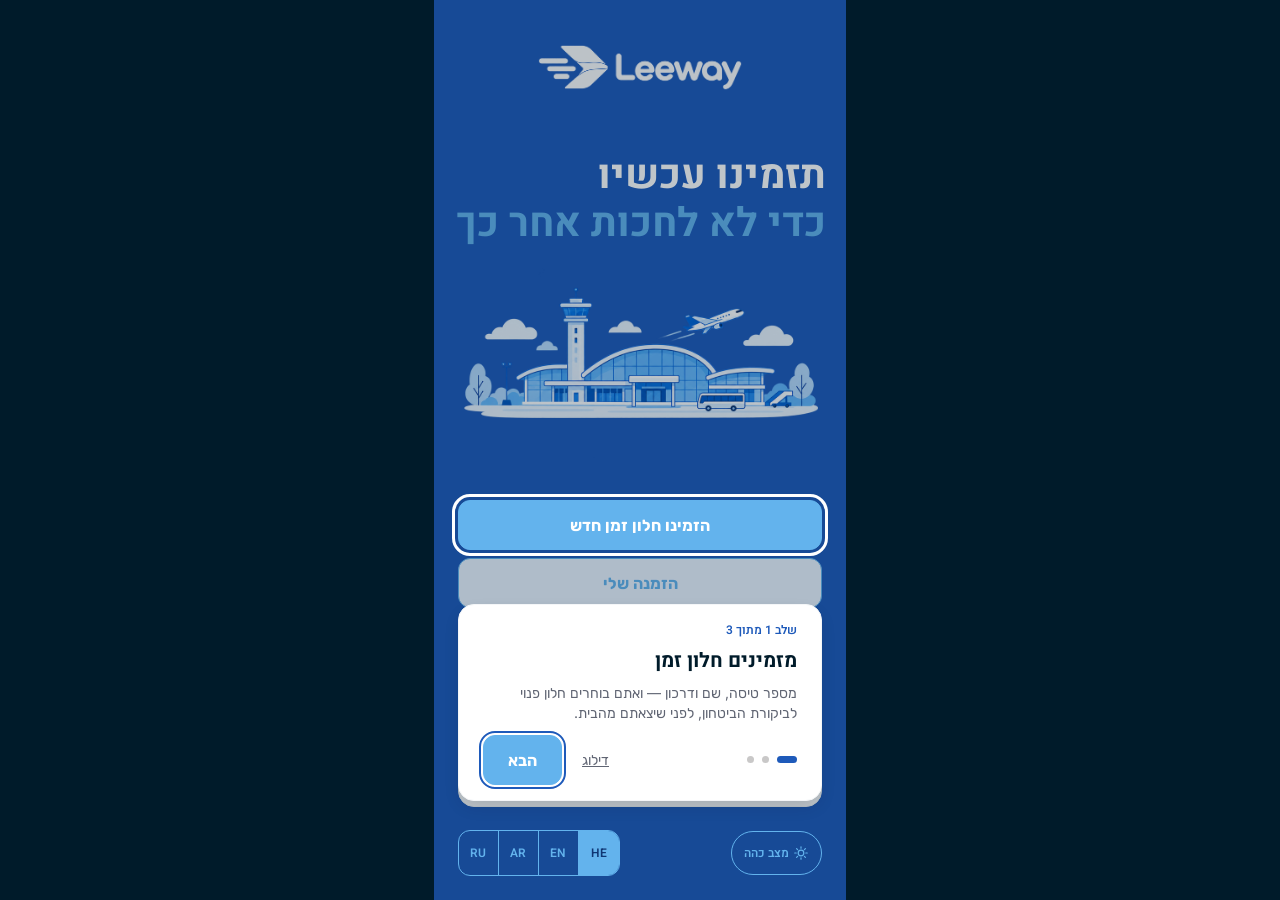
==== commit 274713e5: "Add files via upload" ====
--- a/index.html
+++ b/index.html
@@ -77,6 +77,33 @@
         <button type="button" class="lang-switch__btn" role="radio" aria-checked="false" data-lang="ru" data-i18n-aria="lang.ru" aria-label="רוסית"><span aria-hidden="true">RU</span></button>
       </div>
     </div>
+
+    <!-- ═══ הדרכת כניסה ראשונה (Onboarding) ═══════════════════════════════
+         אין לה מסך ב-Figma. שלושה שלבים שמסבירים את המוצר כולו, כשכבה
+         מעל מסך הבית: מסך מוחשך ב-25%, האלמנט שמוסבר כרגע נשאר מואר
+         ומסומן, וגיליון נכנס מלמטה. הגיליון מתמקם מעל היעד או מתחתיו,
+         לפי הצד שבו יש מקום — כך שהאלמנט שמוסבר לעולם לא מסתתר מאחוריו.
+         שורת ההגדרות (שפה ומצב תצוגה) יושבת מעל הכול ונשארת פעילה —
+         מי שלא קורא עברית חייב להיות מסוגל להחליף שפה בזמן ההסבר עצמו.
+         שני האלמנטים כאן אחים ולא מקוננים: לכל אחד z-index משלו בתוך
+         אותה שכבה, וקינון היה כולא את שניהם באותו stacking context.   -->
+    <div class="coach-scrim" data-coach-scrim hidden></div>
+
+    <section class="coach" id="coach" data-coach hidden tabindex="-1"
+             role="dialog" aria-modal="true" aria-labelledby="coach-title" aria-describedby="coach-body">
+      <p class="coach__step" data-coach-step>שלב 1 מתוך 3</p>
+      <h2 class="coach__title" id="coach-title" data-coach-title>מזמינים חלון זמן</h2>
+      <p class="coach__body" id="coach-body" data-coach-body>מספר טיסה, שם ודרכון — ואתם בוחרים חלון פנוי לביקורת הביטחון, לפני שיצאתם מהבית.</p>
+
+      <div class="coach__foot">
+        <div class="coach__dots" aria-hidden="true">
+          <span class="coach__dot"></span><span class="coach__dot"></span><span class="coach__dot"></span>
+        </div>
+        <button type="button" class="link-btn coach__skip" data-coach-skip data-i18n="coach.skip">דילוג</button>
+        <button type="button" class="btn btn--primary coach__next" data-coach-next>הבא</button>
+      </div>
+    </section>
+
   </section>
 
   <!-- ═══ 4. Registration — node 2173:4992 ═══ -->
@@ -188,15 +215,28 @@
       </span>
       <span>
         <span class="flight-card__route" data-route>TLV-SEA</span>
-        <span class="flight-card__meta" data-i18n="flight.meta">יום ג׳ · 25.05.2026 · טרמינל 3 · כניסה 03</span>
+        <!-- ברירת המחדל היא הפריים של פיגמה. ברגע שהטיסה נמצאת בלוח של
+             רשות שדות התעופה, applyFlightMeta() מחליף אותה בתאריך, בטרמינל
+             ובאזור הצ'ק-אין האמיתיים. -->
+        <span class="flight-card__meta" data-flight-meta data-i18n="flight.meta">יום ג׳ · 25.05.2026 · טרמינל 3 · כניסה 03</span>
       </span>
       <span class="flight-card__row">
         <span class="flight-card__count"><span data-i18n="time.passengers">נוסעים</span> (<span data-pax-count>1</span>)</span>
         <span class="flight-card__edit" data-i18n="common.edit">עריכה</span>
       </span>
-      <!-- מתמלא מ-renderPassengers() לפי מי שנרשם בפועל -->
-      <span class="flight-card__pax" id="pax-list"></span>
+      <!-- החלק שנפרש: שעת ההמראה ודלפקי הצ'ק-אין מהלוח, ואחריהם הנוסעים
+           שנרשמו בפועל. שניהם מתמלאים בזמן ריצה. -->
+      <span class="flight-card__extra">
+        <span class="flight-card__when" data-flight-when hidden></span>
+        <span class="flight-card__status" data-flight-status hidden></span>
+        <span class="flight-card__pax" id="pax-list"></span>
+      </span>
     </button>
+
+    <!-- למה דווקא השעות האלה. שורה אחת, מתמלאת בזמן ריצה מזמן ההמראה
+         האמיתי, ונעלמת לגמרי כשאין נתוני לוח — ואז הפריסה חוזרת בדיוק
+         למה שהיה. -->
+    <p class="slots-note" data-slots-note hidden></p>
 
     <fieldset class="slots" id="slots">
       <legend class="visually-hidden" data-i18n="time.legend">חלונות זמן פנויים לביקורת ביטחון</legend>
@@ -401,7 +441,7 @@
         <!-- מתמלא מ-renderPassNames(): הנוסע הראשי + מספר הנלווים בפועל -->
         <p class="qr-pass__names" data-qr-names><bdi>נוסע</bdi></p>
         <p class="qr-pass__time" dir="ltr" data-slot-display>06:40 – 07:00</p>
-        <p class="qr-pass__where" data-i18n="qr.meta">יום ג׳ · 25.05 · טרמינל 3 · כניסה 03</p>
+        <p class="qr-pass__where" data-qr-meta data-i18n="qr.meta">יום ג׳ · 25.05 · טרמינל 3 · כניסה 03</p>
         <img class="qr-pass__code" src="assets/images/qr-pass.png"
              data-i18n-alt="alt.qrFull" alt="קוד QR של אישור הזימון להצגה בעמדת הביקורת" width="212" height="212">
         <p class="qr-pass__scan" data-i18n="qr.scan">סרקו בעמדת הכניסה המהירה</p>
@@ -470,7 +510,7 @@
     </form>
 
     <!-- ═══ מחיקת כל מה שנשמר במכשיר ═══════════════════════════════════════
-         הכפתור הזה מוחק בפועל את שלושת המפתחות ואת המטמון שמפורטים
+         הכפתור הזה מוחק בפועל את ארבעת המפתחות ואת המטמון שמפורטים
          בשם ב-docs/PRIVACY.md. אחריו נכתבת כאן תוצאת בדיקה חוזרת — כמה
          מפתחות וכמה מטמונים נשארו — כדי שהמחיקה תהיה ניתנת לאימות ולא
          רק מובטחת.                                                        -->
--- a/style.css
+++ b/style.css
@@ -24,8 +24,6 @@
   --color-slate-500: #606573;
   --color-slate-400: #808d95;
   --color-slate-300: #8b93a7;
-  --color-gold-500: #b6975b;
-  --color-gold-700: #8d7546;
   --color-cream-50: #f2efe9;
   --color-lavender-100: #e6e6ec;
   --color-green-700: #1e6b41;
@@ -41,6 +39,12 @@
   --color-red-50: #fcebea;
 
   /* ---- Color · semantic (Light mode) --------------------------------- */
+  /* The canvas is the layer every card sits on. In light mode it is the
+     primary blue, exactly as in Figma. It gets a token of its own rather
+     than reading --color-primary-base directly, because primary is a fill
+     colour (buttons, filled fields, the chosen slot) and in dark mode the
+     canvas is the dark bg instead — see the dark block below. */
+  --color-canvas-base: var(--color-primary-base);
   --color-surface-base: var(--color-white-base);
   --color-surface-raised: var(--color-blue-100);
   --color-border-base: var(--color-gray-100);
@@ -51,6 +55,13 @@
   --color-primary-base: var(--color-blue-600);
   --color-primary-strong: var(--color-blue-700);
   --color-primary-deep: var(--color-blue-800);
+  /* Primary wears two hats. As a fill (buttons, filled fields, the chosen
+     slot) it is the deep blue above. As ink — interactive text, borders and
+     small marks sitting on a card — it has to read against that card, and
+     blue/700 on the dark card is 1.6:1. Splitting the roles lets dark mode
+     swap the ink for accent while the fills stay exactly where Figma puts
+     them. In light mode the two are the same colour, so nothing moves. */
+  --color-primary-ink: var(--color-primary-base);
   --color-accent-base: var(--color-blue-400);
   --color-success-base: var(--color-green-600);
   --color-success-text: var(--color-green-700);
@@ -63,6 +74,10 @@
   --color-danger-text: var(--color-red-700);
   --color-danger-surface: var(--color-red-50);
   --color-neutral-base: var(--color-slate-500);
+  /* טקסט משני שיושב ישירות על רקע המסך ולא בתוך כרטיס לבן.
+     --color-text-muted נותן שם יחס ניגודיות של 1.91:1 בלבד, מתחת לרף,
+     ולכן לטקסט כזה יש טוקן משלו: 5.15:1 על הכחול. */
+  --color-text-on-canvas: var(--color-blue-200);
   --color-muted-surface-base: var(--color-gray-300);
   --color-focus-on-dark: var(--color-white-base);
   --color-focus-on-light: var(--color-blue-600);
@@ -173,32 +188,53 @@
   /* ---- Elevation ----------------------------------------------------- */
   --shadow-pass: 0 7.367px 18.419px -4px rgb(0 27 42 / 0.16);
 
-  /* ---- Gradients · named styles gradient/reveal-mask/* ---------------- */
-  --gradient-reveal-to-blue: linear-gradient(160deg, rgb(217 217 217 / 0) 0%, var(--color-primary-base) 92%);
-  --gradient-reveal-from-blue: linear-gradient(160deg, var(--color-primary-base) 0%, rgb(115 115 115 / 0) 100%);
-  --gradient-scrim-up: linear-gradient(to top, var(--color-primary-base) 55%, rgb(30 90 186 / 0) 100%);
+  /* ---- Gradients · named styles gradient/reveal-mask/* ----------------
+     All three fade into the screen behind them, so they follow the canvas
+     rather than primary. In light mode the canvas *is* primary, so these
+     resolve to the same blue the Figma styles specify.                    */
+  --gradient-reveal-to-blue: linear-gradient(160deg, rgb(217 217 217 / 0) 0%, var(--color-canvas-base) 92%);
+  --gradient-reveal-from-blue: linear-gradient(160deg, var(--color-canvas-base) 0%, rgb(115 115 115 / 0) 100%);
+  --gradient-scrim-up: linear-gradient(to top, var(--color-canvas-base) 55%, rgb(30 90 186 / 0) 100%);
 
   color-scheme: light;
 }
 
 /* ---- Color · semantic (Dark mode) ------------------------------------
-   Values read from the "Dark" mode of the Figma Color collection.
+   Values read from the "Dark" mode of the Figma Color collection
+   (Design System page, node 21:156).
    The page opens in whichever mode the phone is set to, and the switch on the
    Landing page (or in the menu) overrides that for the rest of the visit.
    script.js stamps data-theme on <html>; this block only reacts to it.
    It re-declares colour variables only — it never touches layout, so
-   deleting it leaves the light design byte-for-byte identical.           */
+   deleting it leaves the light design byte-for-byte identical.
+
+   The layering is inverted from light mode on purpose. Light mode is a blue
+   canvas carrying white cards; dark mode is Figma's dark bg (navy/950)
+   carrying Figma's dark surface (navy/800). Those are the only two dark
+   surfaces the Figma file defines, so a strip nested inside a card falls
+   back to the canvas colour and reads as inset — canvas → card → inset,
+   rather than inventing a third navy that is in no design file.         */
 :root[data-theme="dark"] {
-  --color-surface-base: var(--color-navy-950);
-  --color-surface-raised: var(--color-navy-800);
+  --color-canvas-base: var(--color-navy-950);    /* Figma dark · bg      */
+  --color-surface-base: var(--color-navy-800);   /* Figma dark · surface */
+  --color-surface-raised: var(--color-navy-950);
   --color-border-base: var(--color-slate-600);
   --color-text-base: var(--color-cream-50);
   --color-text-muted: var(--color-lavender-100);
-  --color-primary-base: var(--color-gold-500);
-  --color-primary-strong: var(--color-gold-700);
+  --color-primary-base: var(--color-blue-700);
+  --color-primary-strong: var(--color-blue-800);
+  /* Down here primary is a fill and nothing else. Accent carries the ink:
+     8.2:1 on the canvas, 6.2:1 on a card. */
+  --color-primary-ink: var(--color-accent-base);
   --color-info-base: var(--color-blueinfo-400);
   --color-danger-base: var(--color-red-400);
   --color-neutral-base: var(--color-slate-300);
+  /* On the blue canvas of light mode muted text needed a token of its own.
+     On navy the muted lavender clears the bar on its own — 15:1. */
+  --color-text-on-canvas: var(--color-text-muted);
+  /* The ring on cards and on the settings screens is blue/600 in light
+     mode, where it lands on white. On navy that is 2.2:1; accent is 6.2:1. */
+  --color-focus-on-light: var(--color-accent-base);
   /* accent, success and warning are intentionally identical in both
      modes — contrast-checked in docs/DESIGN_SYSTEM_AUDIT.md. */
   color-scheme: dark;
@@ -271,7 +307,7 @@
   min-height: 100dvh;
   margin-inline: auto;
   overflow: hidden;
-  background: var(--color-primary-base);
+  background: var(--color-canvas-base);
   isolation: isolate;
 }
 
@@ -282,7 +318,7 @@
   flex-direction: column;
   padding-inline: var(--canvas-gutter);
   padding-block-end: max(var(--v-5), env(safe-area-inset-bottom));
-  background: var(--color-primary-base);
+  background: var(--color-canvas-base);
   overflow-y: auto;
   overflow-x: hidden;
   overscroll-behavior: contain;
@@ -671,7 +707,7 @@
   font-family: var(--typography-family-heading);
   font-size: 15px;
   font-weight: var(--typography-weight-semibold);
-  color: var(--color-primary-base);
+  color: var(--color-primary-ink);
 }
 .status-card__state {
   font-family: var(--typography-family-heading);
@@ -687,6 +723,144 @@
    כדי שהכרטיס לא יקפוץ כשמצב אמיתי נכנס אליו — רק הצבע מתעמעם. */
 .status-card[data-booking="none"] .status-card__step { color: var(--color-text-muted); }
 .status-card[data-booking="none"] .status-card__chip img { opacity: .45; }
+
+/* =========================================================================
+   Onboarding — הדרכת כניסה ראשונה (אין לה node ב-Figma)
+
+   שלוש שכבות מעל מסך הבית, כולן ילדות של המסך עצמו ולא של .app:
+   רק כך אפשר להרים אלמנט שיושב *בתוך* המסך (הכפתור שמוסבר, שורת
+   ההגדרות) מעל ההחשכה. שכבה מחוץ למסך הייתה מחייבת להרים את המסך
+   כולו — כלומר לבטל את ההחשכה שהיא כל העניין.
+
+     z 5  ההחשכה
+     z 6  האלמנט שמוסבר כרגע
+     z 7  הגיליון
+     z 8  שורת ההגדרות — שפה ומצב תצוגה נשארים מעל הכול ופעילים.
+          זה לא קישוט: מי שלא קורא עברית חייב להחליף שפה תוך כדי
+          ההסבר, ולא אחריו.
+   ========================================================================= */
+
+.coach-scrim {
+  position: absolute;
+  inset: 0;
+  z-index: 5;
+  /* 25% — חצי מהעוצמה של תפריט ההמבורגר (35%). ההסבר לא אמור למחוק
+     את המסך שהוא מסביר, רק להוריד אותו רמה אחת. */
+  background: rgb(0 27 42 / 0.25);
+  animation: fade-in var(--motion-dissolve) var(--ease-out) both;
+}
+.coach-scrim[hidden] { display: none !important; }
+.coach-scrim.is-leaving { animation: fade-out var(--motion-fast) var(--ease-out) both; }
+
+/* האלמנט שמוסבר כרגע. outline ולא box-shadow: הוא עוקב לבד אחרי
+   ה-border-radius של כל יעד (כפתור radius-md, כרטיס radius-lg) בלי
+   שנצטרך לחזור על הרדיוס לכל אחד. הצבע הוא טוקן הפוקוס של הקנבס
+   הכהה — בדיוק המקרה הזה: טבעת בהירה מעל רקע מוחשך. */
+.screen--landing[data-coach] [data-coach-target] {
+  position: relative;
+  z-index: 6;
+  outline: 3px solid var(--color-focus-on-dark);
+  outline-offset: 3px;
+  animation: coach-ring 1400ms var(--ease-out) infinite alternate;
+}
+
+/* שורת ההגדרות מעל הכול. static→relative רק בזמן ההדרכה, כדי שה-z
+   לא ישנה סדר ציור בשאר הזמן. */
+.screen--landing[data-coach] .landing__foot { position: relative; z-index: 8; }
+
+.coach {
+  position: absolute;
+  z-index: 7;
+  /* הבלוק המכיל של אלמנט abs הוא תיבת ה-padding של המסך, כלומר כולל
+     את המרווח הצדדי. inset של גוטר אחד מיישר את הגיליון בדיוק לקו של
+     הכפתורים ושל כרטיס הסטטוס. */
+  inset-inline: var(--canvas-gutter);
+  /* עוגן מנוחה בלבד. המיקום בפועל נקבע ב-JS דרך --coach-lift, שנמדד
+     מול שורת השפה כפי שהיא בחלון התצוגה — הגיליון הוא absolute בתוך
+     המסך, ובמסכים נמוכים תיבת המסך גבוהה מהחלון והעיגון לתחתיתה לבדו
+     היה מניח אותו מתחת לקצה. */
+  inset-block-end: calc(max(var(--v-4), env(safe-area-inset-bottom)) + var(--v-3));
+  display: flex;
+  flex-direction: column;
+  gap: var(--v-2);
+  padding: var(--v-4) var(--space-5);
+  border: 1px solid var(--color-border-base);
+  border-radius: var(--radius-lg);
+  background: var(--color-surface-base);
+  box-shadow: var(--shadow-pass);
+  animation: coach-in var(--motion-move) var(--ease-out) both;
+  /* ההרמה מעל היעד. translate ולא transform: ה-transform כאן כבר שייך
+     ל-coach-in, ואנימציה עם fill both מחזיקה בו גם אחרי שנגמרה. שתי
+     התכונות מצטרפות זו לזו, כך שהכניסה מלמטה וההרמה לא נלחמות. */
+  translate: 0 calc(-1 * var(--coach-lift, 0px));
+  transition: translate var(--motion-move) var(--ease-out);
+}
+/* בזמן מדידה, ובשינויים שאינם תנועה (סיבוב מסך, טעינת גופן, החלפת
+   שפה) — המיקום מתעדכן בבת אחת ולא נוסע. */
+.coach.is-anchoring { transition: none; }
+.coach[hidden] { display: none !important; }
+.coach.is-leaving { animation: coach-out var(--motion-fast) var(--ease-in) both; }
+/* הטבעת של המערכת לבנה — היא נועדה לקנבס הכחול ונעלמת על הגיליון. */
+.coach :focus-visible { outline-color: var(--color-focus-on-light); }
+
+.coach__step {
+  font-family: var(--typography-family-heading);
+  font-size: var(--typography-size-xs);
+  line-height: var(--typography-line-xs);
+  font-weight: var(--typography-weight-semibold);
+  color: var(--color-primary-ink);
+}
+.coach__title {
+  font-family: var(--typography-family-heading);
+  font-size: var(--typography-size-lg);
+  line-height: var(--typography-line-lg);
+  font-weight: var(--typography-weight-bold);
+  color: var(--color-text-base);
+}
+/* neutral ולא muted: --color-text-muted יוצא 3.44:1 מול משטח בהיר,
+   כלומר AA לטקסט גדול בלבד — וזה כאן 14px. neutral נותן 5.8:1 בבהיר
+   ו-4.6:1 בכהה. */
+.coach__body {
+  font-size: var(--typography-size-sm);
+  line-height: var(--typography-line-sm);
+  color: var(--color-neutral-base);
+}
+
+/* נקודות, דילוג והבא בשורה אחת. שורה נפרדת לכפתור הייתה מוסיפה
+   כ-56px לגובה הגיליון, וכל פיקסל כאן נגרע מהשטח שבו רואים את
+   האלמנט שמוסבר. */
+.coach__foot {
+  display: flex;
+  align-items: center;
+  gap: var(--space-3);
+  margin-block-start: var(--space-1);
+}
+.coach .coach__skip { margin-inline-start: auto; color: var(--color-neutral-base); }
+/* flex:0 0 auto — בלעדיו הכפתור נדחס בשורה והתווית נשברת לשתי שורות. */
+.coach__next { flex: 0 0 auto; inline-size: auto; padding-inline: var(--space-5); white-space: nowrap; }
+.coach__dots { display: flex; align-items: center; gap: var(--space-2); }
+.coach__dot {
+  inline-size: 7px;
+  block-size: 7px;
+  border-radius: var(--radius-pill);
+  background: var(--color-muted-surface-base);
+  transition: inline-size var(--motion-base) var(--ease-out),
+              background-color var(--motion-base) var(--ease-out);
+}
+.coach__dot.is-on { inline-size: 20px; background: var(--color-primary-base); }
+
+/* החלפת שלב: התוכן החדש נכנס בדעיכה קצרה, אחרת הטקסט פשוט מתחלף
+   בתוך קופסה שלא זזה וזה נקרא כתקלה ולא כמעבר. */
+.coach.is-swapping .coach__step,
+.coach.is-swapping .coach__title,
+.coach.is-swapping .coach__body {
+  animation: coach-swap var(--motion-base) var(--ease-out) both;
+}
+
+@keyframes coach-swap { from { opacity: 0; transform: translateY(var(--motion-lift)) } to { opacity: 1; transform: none } }
+@keyframes coach-in  { from { opacity: 0; transform: translateY(100%) } to { opacity: 1; transform: none } }
+@keyframes coach-out { from { opacity: 1; transform: none } to { opacity: 0; transform: translateY(var(--space-4)) } }
+@keyframes coach-ring { from { outline-offset: 2px } to { outline-offset: 7px } }
 
 /* =========================================================================
    Loading / splash (nodes 2072:1219, 2039:614)
@@ -876,7 +1050,7 @@
 }
 .flight-card__edit {
   font-size: var(--typography-size-sm);
-  color: var(--color-primary-base);
+  color: var(--color-primary-ink);
   text-decoration: underline;
 }
 /* הרשימה נבנית מהטופס, ולכן מספר השורות משתנה. אין גבהים קבועים:
@@ -898,16 +1072,67 @@
 .flight-card__pax .pax__name { min-inline-size: 0; overflow-wrap: anywhere; }
 .flight-card__pax .pax__doc { color: var(--color-neutral-base); white-space: nowrap; }
 .flight-card__pax:empty { display: none; }
+
+/* החצי התחתון שנפרש: שעת ההמראה והדלפקים מלוח רשות שדות התעופה, ואחריהם
+   הנוסעים. אותם טוקני מרווח כמו שאר הכרטיס, כדי ששורה אחת ותשע שורות
+   יישבו באותו יחס למסגרת הלבנה. */
+.flight-card__extra {
+  display: flex;
+  flex-direction: column;
+  gap: var(--space-2);
+}
+.flight-card__when {
+  font-family: var(--typography-family-heading);
+  font-size: var(--typography-size-sm);
+  line-height: var(--typography-line-sm);
+  font-weight: var(--typography-weight-semibold);
+  color: var(--color-text-base);
+}
+/* מופיע רק כשללוח יש משהו חריג לומר — ביטול, עיכוב, או טיסה שכבר המריאה. */
+.flight-card__status {
+  align-self: start;
+  font-size: var(--typography-size-sm);
+  line-height: var(--typography-line-sm);
+  color: var(--color-danger-base);
+}
+
 /* display מפורש על מחלקה גובר על [hidden] של הדפדפן, אז המצב הסגור
    חייב את ההצהרה הזו — בלעדיה הכרטיס נפתח פתוח. */
 .flight-card__photo-wrap[hidden],
+.flight-card__extra[hidden],
+.flight-card__when[hidden],
+.flight-card__status[hidden],
 .flight-card__pax[hidden],
 .slots__mask[hidden] { display: none !important; }
+
+/* שורה אחת שמסבירה למה דווקא השעות האלה. יושבת בין הכרטיס לחלונות,
+   צמודה לשני הצדדים באותם 8px, כך שהמשפט והרשת נקראים כבלוק אחד ולא
+   כשני אלמנטים שמרחפים בנפרד. */
+.slots-note {
+  margin-block-start: var(--space-2);
+  font-family: var(--typography-family-heading);
+  font-size: var(--typography-size-xs);
+  line-height: var(--typography-line-sm);
+  color: var(--color-text-on-canvas);
+  text-align: start;
+  /* שורה אחת, תמיד. אם שפה כלשהי בכל זאת ארוכה מדי, עדיף קיצור בשלוש
+     נקודות מאשר שתי שורות שידחפו את הרשת מטה. */
+  white-space: nowrap;
+  overflow: hidden;
+  text-overflow: ellipsis;
+}
+.slots-note[hidden] { display: none !important; }
+/* רק כשהמשפט באמת מוצג. כשאין נתוני לוח הוא נעלם, ואז .slots חוזר
+   למרווח המקורי שלו מהכרטיס ולפריסה של הפריים כפי שהיה. */
+.slots-note:not([hidden]) + .slots { margin-block-start: var(--space-2); }
 
 .slots {
   position: relative;          /* מקום העגינה של שכבת העמעום */
   display: grid;
-  grid-template-columns: repeat(3, 1fr);
+  /* minmax(0,1fr) ולא 1fr: עם 1fr עמודה שהתוכן שלה רחב מהחלק שלה גדלה
+     על חשבון האחרות, והשעות הדו-ספרתיות ("20:40-21:00") נשברו לשתי
+     שורות רק בחלק מהשבבים. minmax(0,...) מכריח שלוש עמודות זהות. */
+  grid-template-columns: repeat(3, minmax(0, 1fr));
   gap: var(--space-2);
   margin-block-start: var(--v-5);
   padding: 0;
@@ -916,18 +1141,38 @@
 }
 .slots legend { padding: 0; }
 
+/* גובה השורה השנייה — זו שנושאת את "מלא". שמורה בכל שבב, גם כשאין בו
+   מלל, כדי שכל תשעת השבבים יהיו זהים בדיוק. */
+.slots { --slot-tag-line: 13px; }
+
 .slot {
   min-block-size: 46px;
-  padding-inline: var(--space-2);
+  /* 8px לא הותירו מספיק מקום ל-"20:40-21:00" ברוחב מסך אמיתי — נשארו
+     פחות מ-3px, ובמכשיר שמרנדר את הגופן מעט רחב יותר הטקסט נשבר. */
+  padding-inline: var(--space-1);
   border: 1px solid var(--color-surface-base);
   border-radius: var(--radius-md);
   background: var(--color-surface-base);
   font-family: var(--typography-family-body);
   font-size: var(--typography-size-sm);
   font-weight: var(--typography-weight-bold);
-  color: var(--color-primary-base);
+  /* ספרות ברוחב אחיד: כל תשע השעות יוצאות בדיוק באותו רוחב. */
+  font-variant-numeric: tabular-nums;
+  color: var(--color-primary-ink);
   cursor: pointer;
+  white-space: nowrap;
+  display: flex;
+  flex-direction: column;
+  align-items: center;
+  justify-content: center;
   transition: background var(--motion-base) var(--ease-out), color var(--motion-base) var(--ease-out);
+}
+/* שבב פנוי מקבל את אותה שורה שנייה כשורה ריקה, כך שגובהו זהה לשל שבב
+   מלא בכל גודל גופן ובכל אחת מארבע השפות — בלי מספר קסם. */
+.slot:not([data-full="true"])::after {
+  content: "";
+  display: block;
+  block-size: var(--slot-tag-line);
 }
 .slot[aria-pressed="true"] {
   background: var(--color-primary-strong);
@@ -946,6 +1191,8 @@
 .slot__full {
   display: block;
   font-size: 10px;
+  line-height: var(--slot-tag-line);
+  block-size: var(--slot-tag-line);
   font-weight: var(--typography-weight-regular);
 }
 
@@ -958,9 +1205,10 @@
   padding: 0;
   border: 0;
   /* בלי פינות מעוגלות: הן היו משאירות פינה חשופה של השבב שמתחת. הקצה
-     האטום ממילא באותו כחול של הרקע, ולכן הריבוע לא נראה. */
+     האטום ממילא באותו צבע של רקע המסך — כחול במצב הבהיר, נייבי במצב
+     הכהה — ולכן הריבוע לא נראה. */
   border-radius: 0;
-  background: var(--gradient-reveal-from-blue, linear-gradient(160deg, var(--color-primary-base) 0%, rgb(115 115 115 / 0) 100%));
+  background: var(--gradient-reveal-from-blue, linear-gradient(160deg, var(--color-canvas-base) 0%, rgb(115 115 115 / 0) 100%));
   cursor: pointer;
 }
 /* בזמן שהכרטיס פתוח הרשת חתוכה לשורה אחת (הגובה עצמו מונפש ב-JS). */
@@ -1367,6 +1615,31 @@
 [data-theme="dark"] .step__state,
 [data-theme="dark"] .step__eta,
 [data-theme="dark"] .step--upcoming .step__name { color: var(--color-slate-400); }
+
+/* -------------------------------------------------------------------------
+   Dark mode · the edges that light mode gets for free
+   A white card on a blue canvas needs no outline; navy/800 on navy/950 is
+   1.3:1 and does. Most surfaces already carry a --color-border-base hairline
+   (.input, .status-card, .settings__row, .lang), so only the three that
+   relied on their fill alone are treated here. Where no border exists the
+   edge is an inset shadow rather than a real border: a border would grow
+   the box by 2px and this file's dark block does not move layout.
+   ------------------------------------------------------------------------- */
+[data-theme="dark"] .flight-card,
+[data-theme="dark"] .status-card__chip {
+  box-shadow: inset 0 0 0 1px var(--color-border-base);
+}
+/* The slot already has a 1px border painted in its own fill colour — in
+   light mode deliberately edgeless. Here it only needs a colour. Chosen and
+   full chips are excluded: they carry their own border colour, and this
+   selector outranks theirs. */
+[data-theme="dark"] .slot:not([aria-pressed="true"]):not([data-full="true"]) {
+  border-color: var(--color-border-base);
+}
+/* The profile screen's filled fields are blue-on-white in light mode, where
+   the fill alone bounds the field. On a navy card the fill is 1.6:1, so the
+   field needs a visible edge to still read as a field. */
+[data-theme="dark"] .input--filled { border-color: var(--color-accent-base); }
 
 /* מסך נמוך: הכותרת הראשית יורדת מדרגה אחת. שתי שורות של 48px הן
    96px מתוך תקציב גובה שאין ממנו הרבה — 42px לשורה עדיין קריאות
@@ -1579,7 +1852,7 @@
 
 .is-open .burger__bar--top,
 .is-open .burger__bar--bot { fill: var(--color-gray-300); }
-.is-open .burger__bar--mid { fill: var(--color-primary-base); transform: translateX(8.31px); }
+.is-open .burger__bar--mid { fill: var(--color-primary-ink); transform: translateX(8.31px); }
 .is-open .burger__bar--bot { transform-origin: right center; transform: scaleX(0.659); }
 
 /* ---- 10. פס ההתקדמות זז בין השלבים ------------------------------------
@@ -1622,6 +1895,12 @@
   .overlay__panel,
   .overlay[open] .overlay__panel { transform: none; }
   .passenger--entering { animation: fade-in var(--motion-fast) var(--ease-out) both; }
+  /* ההדרכה נכנסת בדעיכה במקום מלמטה, הטבעת מפסיקה לנשום, וההדגמה
+     קופאת על הפריים האחרון — זה שמראה את התוצאה. */
+  /* הגיליון נדלק במקום להיכנס, ומדלג בין מיקומים במקום לנסוע. */
+  .coach { animation: fade-in var(--motion-fast) var(--ease-out) both; transition: none; }
+  .coach.is-leaving { animation: fade-out var(--motion-fast) var(--ease-out) both; }
+  .screen--landing[data-coach] [data-coach-target] { animation: none; outline-offset: 4px; }
   .result__art--celebrate { animation: fade-in var(--motion-fast) var(--ease-out) both; }
   .is-open .burger__bar--mid,
   .is-open .burger__bar--bot { transform: none; }
@@ -1647,7 +1926,7 @@
 /* על רקע לבן הלוגו הלבן והפסים הלבנים נעלמים */
 .screen--light .burger__bar--top,
 .screen--light .burger__bar--bot { fill: var(--color-text-base); }
-.screen--light .burger__bar--mid { fill: var(--color-primary-base); }
+.screen--light .burger__bar--mid { fill: var(--color-primary-ink); }
 
 .settings__title {
   align-self: center;
@@ -1744,7 +2023,7 @@
               border-color var(--motion-base) var(--ease-out);
 }
 .avatar-lane__item img { inline-size: 96px; block-size: auto; border-radius: var(--radius-pill); }
-.avatar-lane__item[aria-checked="true"] { border-color: var(--color-primary-base); }
+.avatar-lane__item[aria-checked="true"] { border-color: var(--color-primary-ink); }
 .avatar-lane__item[data-pressed] {
   transform: scale(var(--motion-press-scale));
   transition-duration: var(--motion-press-in);
@@ -1773,13 +2052,13 @@
   min-block-size: 44px;
   min-inline-size: 104px;
   padding-inline: var(--space-3);
-  border: 1.5px solid var(--color-primary-base);
+  border: 1.5px solid var(--color-primary-ink);
   border-radius: var(--radius-sm);
   background: var(--color-surface-base);
   font-family: var(--typography-family-heading);
   font-size: var(--typography-size-sm);
   font-weight: var(--typography-weight-semibold);
-  color: var(--color-primary-base);
+  color: var(--color-primary-ink);
   cursor: pointer;
 }
 
@@ -1811,15 +2090,15 @@
               background-color var(--motion-base) var(--ease-out);
 }
 .lang[aria-checked="true"] {
-  border-color: var(--color-primary-base);
+  border-color: var(--color-primary-ink);
   background: var(--color-surface-base);
-  color: var(--color-primary-base);
+  color: var(--color-primary-ink);
 }
 .lang[aria-checked="true"]::after {
   content: "";
   inline-size: 20px; block-size: 20px;
   border-radius: var(--radius-pill);
-  background-color: var(--color-primary-base);
+  background-color: var(--color-primary-ink);
   /* סימן וי לבן כ-SVG מוטבע — בלי קובץ נוסף ובלי פשרה על הצורה */
   background-image: var(--icon-check);
   background-size: 20px 20px;
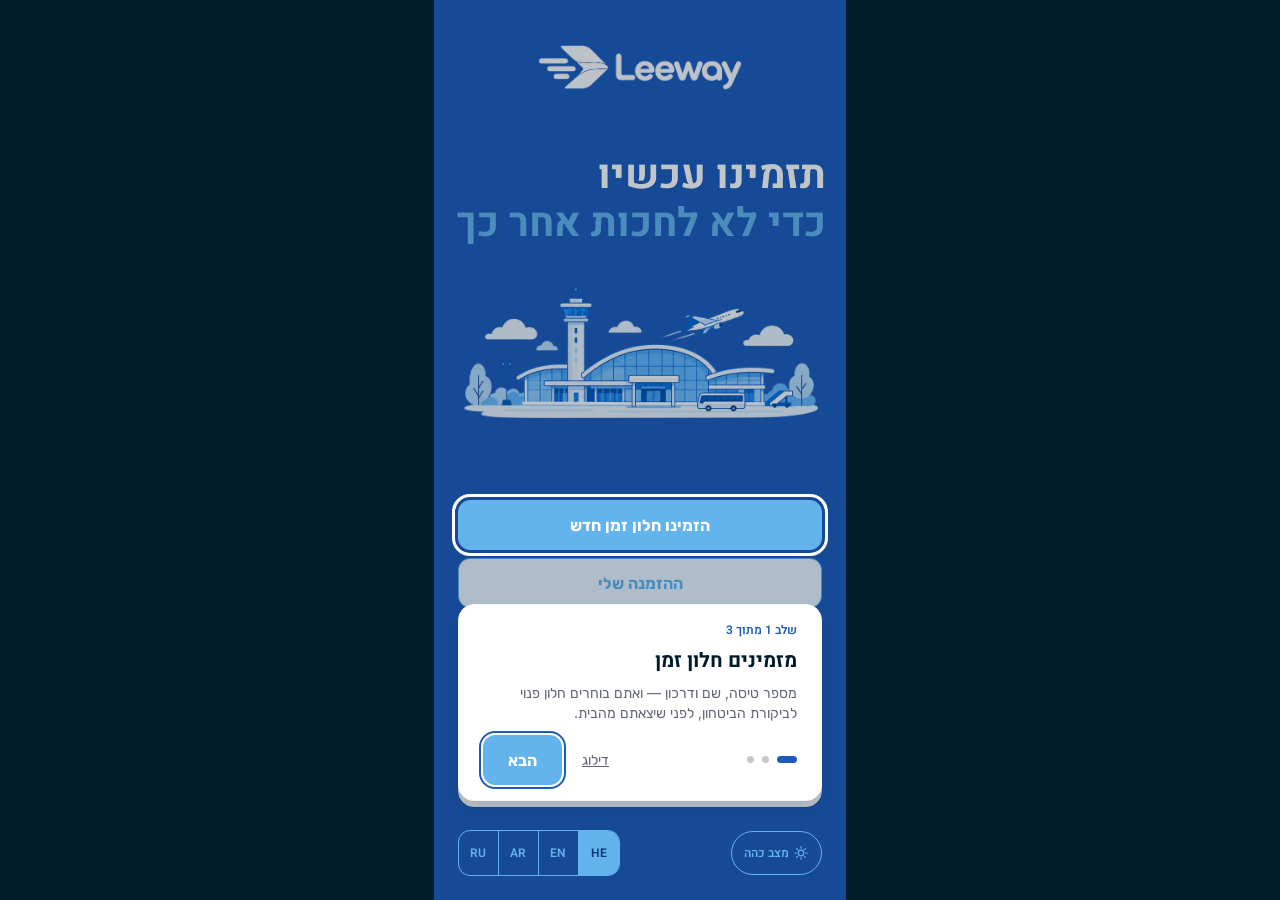
==== commit cb159d27: "Hebrew copy fixes in the app, landing page and case study; recapture Hebrew screenshots - הסטטוס/הפר" ====
--- a/index.html
+++ b/index.html
@@ -47,7 +47,7 @@
 
     <div class="landing__actions">
       <button type="button" class="btn btn--primary" data-go="registration" data-i18n="landing.newBooking">הזמינו חלון זמן חדש</button>
-      <button type="button" class="btn btn--secondary" data-go="status" data-i18n="landing.myBooking">הזמנה שלי</button>
+      <button type="button" class="btn btn--secondary" data-go="status" data-i18n="landing.myBooking">ההזמנה שלי</button>
     </div>
 
     <!-- כרטיס הסטטוס נפתח ריק: כל עוד לא נבחר חלון זמן אין מה לעקוב אחריו,
@@ -55,7 +55,7 @@
          מתחלפים ב-paintStatusCard() ברגע שהזמנה נסגרת בהצלחה. -->
     <button type="button" class="status-card" data-status-card data-booking="none" data-go="registration"
             data-i18n-aria="aria.statusCardEmpty" aria-label="אין הזמנה פעילה — מעבר להזמנת חלון זמן">
-      <span class="status-card__title" data-i18n="status.cardTitle">סטטוס שלי</span>
+      <span class="status-card__title" data-i18n="status.cardTitle">הסטטוס שלי</span>
       <span class="status-card__chip">
         <span class="status-card__chip-text">
           <span class="status-card__step" data-status-step data-i18n="status.noneStep">אין הזמנה פעילה</span>
@@ -130,7 +130,7 @@
     </div>
 
     <form class="form" id="registration-form" novalidate>
-      <h1 class="display" id="registration-title"><span data-i18n="reg.h1a">הכנס</span> <em data-i18n="reg.h1b">פרטיך</em></h1>
+      <h1 class="display" id="registration-title"><span data-i18n="reg.h1a">הזינו</span> <em data-i18n="reg.h1b">את הפרטים</em></h1>
 
       <div class="passenger" data-passenger="1">
         <div class="name-row">
@@ -147,8 +147,8 @@
         </div>
         <label class="field">
           <span class="visually-hidden" data-i18n="ph.passport">מספר דרכון</span>
-          <input class="input" type="text" inputmode="numeric" name="passport-1" data-i18n-ph="ph.passport" placeholder="מס׳ דרכון" data-rule="passport">
-          <span class="field__error" data-i18n="err.passport">מספר דרכון הוא 8 ספרות</span>
+          <input class="input" type="text" name="passport-1" autocapitalize="characters" autocorrect="off" spellcheck="false" maxlength="15" data-i18n-ph="ph.passport" placeholder="מס׳ דרכון" data-rule="passport">
+          <span class="field__error" data-i18n="err.passport">מספר דרכון: אותיות וספרות בלבד (5–15 תווים)</span>
         </label>
         <label class="field">
           <span class="visually-hidden" data-i18n="ph.flight">מספר טיסה</span>
@@ -160,11 +160,15 @@
         <p class="flight-lookup" data-flight-info role="status" aria-live="polite" hidden></p>
       </div>
 
-      <h2 class="display"><span data-i18n="reg.h2a">טס</span> <em data-i18n="reg.h2b">לא לבד?</em></h2>
+      <h2 class="display"><span data-i18n="reg.h2a">טסים</span> <em data-i18n="reg.h2b">לא לבד?</em></h2>
 
       <div id="extra-passengers"></div>
 
-      <button type="button" class="add-passenger" id="add-passenger" data-i18n="reg.addPassenger">+ הוסף נוסע</button>
+      <button type="button" class="add-passenger" id="add-passenger" data-i18n="reg.addPassenger">+ הוספת נוסע</button>
+
+      <!-- הודעת הטופס עצמו: מה חסר או מה שגוי, במקום שבו אפשר לתקן את זה.
+           מסך השגיאה נשמר למקרים שאי אפשר לתקן כאן. -->
+      <p class="form__alert" data-form-alert role="alert" hidden></p>
 
       <div class="form__foot">
         <button type="submit" class="btn btn--primary" data-i18n="common.confirm">אישור</button>
@@ -255,6 +259,10 @@
               data-i18n-aria="aria.backToSlots" aria-label="חזרה לבחירת חלון זמן"></button>
     </fieldset>
 
+    <!-- "לא בחרת חלון" נאמר כאן, ליד החלונות עצמם. מסך השגיאה נשאר למה
+         שהמסך הזה לא יכול לתקן — חלון שהתמלא אחרי שנבחר. -->
+    <p class="form__alert" data-slot-alert role="alert" hidden></p>
+
     <div class="btn-row">
       <button type="button" class="btn btn--primary" data-confirm-slot data-i18n="common.continue">המשך</button>
       <button type="button" class="btn btn--secondary" data-back data-i18n="common.back">חזרה</button>
@@ -286,7 +294,7 @@
       </div>
     </div>
 
-    <h1 class="display result__title" id="success-title"><span data-i18n="success.h1a">הזמנה בוצע</span> <em class="is-success" data-i18n="success.h1b">בהצלחה</em></h1>
+    <h1 class="display result__title" id="success-title"><span data-i18n="success.h1a">ההזמנה בוצעה</span> <em class="is-success" data-i18n="success.h1b">בהצלחה</em></h1>
 
     <img data-src-light="assets/images/illustration-airplane.png" data-src-dark="assets/images/illustration-airplane-dark.png" class="result__art" src="assets/images/illustration-airplane.png" data-i18n-alt="alt.airplane" alt="איור של מטוס ממריא" width="358" height="358">
 
@@ -319,7 +327,7 @@
       </div>
     </div>
 
-    <h1 class="display result__title" id="fail-title"><span data-i18n="fail.h1a">אופס...משהו</span> <em class="is-danger" data-i18n="fail.h1b">השתבש</em></h1>
+    <h1 class="display result__title" id="fail-title"><span data-i18n="fail.h1a">אופס... משהו</span> <em class="is-danger" data-i18n="fail.h1b">השתבש</em></h1>
 
     <img data-src-light="assets/images/illustration-error.png" data-src-dark="assets/images/illustration-error-dark.png" class="result__art" src="assets/images/illustration-error.png" data-i18n-alt="alt.error" alt="איור של משולש אזהרה אדום" width="377" height="283">
 
@@ -341,14 +349,14 @@
     </header>
 
     <div class="page-title">
-      <h1 id="status-title"><span data-i18n="status.h1a">סטטוס</span> <span data-i18n="status.h1b">שלי</span></h1>
+      <h1 id="status-title"><span data-i18n="status.h1a">הסטטוס</span> <span data-i18n="status.h1b">שלי</span></h1>
     </div>
 
     <div class="pass-shell">
       <div class="qr-pass">
         <div class="qr-pass__row">
           <div class="qr-pass__meta">
-            <p class="qr-pass__label" data-i18n="pass.label">כרטיס הכניסה שלך</p>
+            <p class="qr-pass__label" data-i18n="pass.label">כרטיס הכניסה שלכם</p>
             <p class="qr-pass__time" dir="ltr" data-slot-display>06:40 – 07:00</p>
             <p class="qr-pass__where" data-i18n="pass.where">טרמינל 3 · כניסה 03</p>
           </div>
@@ -390,7 +398,7 @@
                   <span class="step__state" data-i18n="state.inprogress">בתהליך</span>
                 </div>
               </div>
-              <span class="step__eta" data-time="security-eta" data-i18n-prefix="tl.eta">צפי משך - 07:45</span>
+              <span class="step__eta" data-time="security-eta" data-i18n-prefix="tl.eta">צפי סיום: 07:45</span>
             </div>
           </div>
         </li>
@@ -433,7 +441,7 @@
     </header>
 
     <div class="page-title">
-      <h1 id="status-qr-title"><span data-i18n="status.h1a">סטטוס</span> <span data-i18n="status.h1b">שלי</span></h1>
+      <h1 id="status-qr-title"><span data-i18n="status.h1a">הסטטוס</span> <span data-i18n="status.h1b">שלי</span></h1>
     </div>
 
     <div class="pass-shell" data-go="status" role="button" tabindex="0" data-i18n-aria="aria.closeFull" aria-label="סגירת התצוגה המלאה">
@@ -470,14 +478,14 @@
       </button>
     </header>
 
-    <h1 class="settings__title" id="profile-title" data-i18n="profile.title">פרופיל שלי</h1>
+    <h1 class="settings__title" id="profile-title" data-i18n="profile.title">הפרופיל שלי</h1>
     <p class="settings__name" data-i18n="profile.name">דניאל כהן</p>
 
     <img class="settings__avatar" id="profile-avatar" data-avatar-target src="assets/images/avatar-neutral.png"
          alt="" width="156" height="153" data-i18n-alt="profile.av.neutral">
 
     <button type="button" class="settings__link" data-avatar-toggle aria-expanded="false"
-            aria-controls="avatar-lane" data-i18n="profile.editPhoto">ערוך תמונת פרופיל</button>
+            aria-controls="avatar-lane" data-i18n="profile.editPhoto">עריכת תמונת פרופיל</button>
 
     <!-- The lane scrolls sideways; Figma node 4052:487 lays the nine avatars
          out in exactly this order. -->
@@ -497,16 +505,17 @@
     <form class="settings__form" id="profile-form" novalidate>
       <div class="name-row">
         <label class="field"><span class="visually-hidden" data-i18n="ph.first">שם פרטי</span>
-          <input class="input input--filled" type="text" name="profile-first" value="Daniel"
-                 data-i18n-ph="ph.first" placeholder="שם פרטי"></label>
+          <input class="input input--filled" type="text" name="profile-first"
+                 autocomplete="given-name" data-i18n-ph="ph.first" placeholder="שם פרטי"></label>
         <label class="field"><span class="visually-hidden" data-i18n="ph.last">שם משפחה</span>
-          <input class="input input--filled" type="text" name="profile-last" value="Cohen"
-                 data-i18n-ph="ph.last" placeholder="שם משפחה"></label>
+          <input class="input input--filled" type="text" name="profile-last"
+                 autocomplete="family-name" data-i18n-ph="ph.last" placeholder="שם משפחה"></label>
       </div>
       <label class="field"><span class="visually-hidden" data-i18n="ph.passport">מס׳ דרכון</span>
-        <input class="input input--filled" type="text" inputmode="numeric" name="profile-passport"
-               value="12345678" data-i18n-ph="ph.passport" placeholder="מס׳ דרכון"></label>
-      <button type="submit" class="btn btn--primary" data-i18n="profile.save">שמור פרטים שלי</button>
+        <input class="input input--filled" type="text" name="profile-passport"
+               autocapitalize="characters" autocorrect="off" spellcheck="false" maxlength="15"
+               data-i18n-ph="ph.passport" placeholder="מס׳ דרכון"></label>
+      <button type="submit" class="btn btn--primary" data-i18n="profile.save">שמירת הפרטים שלי</button>
     </form>
 
     <!-- ═══ מחיקת כל מה שנשמר במכשיר ═══════════════════════════════════════
@@ -515,8 +524,8 @@
          מפתחות וכמה מטמונים נשארו — כדי שהמחיקה תהיה ניתנת לאימות ולא
          רק מובטחת.                                                        -->
     <div class="danger-zone">
-      <button type="button" class="btn btn--danger" data-clear-storage data-i18n="profile.clear">מחק את כל מה שנשמר</button>
-      <p class="danger-zone__note" data-i18n="profile.clearNote">מוחק את הפרטים ששמרת במכשיר הזה ואת העותק הלא-מקוון של האפליקציה. אין לזה השפעה על הזמנות שכבר אושרו.</p>
+      <button type="button" class="btn btn--danger" data-clear-storage data-i18n="profile.clear">מחיקת כל מה שנשמר</button>
+      <p class="danger-zone__note" data-i18n="profile.clearNote">מוחק את הפרטים ששמרתם במכשיר הזה ואת העותק הלא-מקוון של האפליקציה. אין לזה השפעה על הזמנות שכבר אושרו.</p>
       <p class="danger-zone__result" data-clear-result role="status" aria-live="polite"></p>
     </div>
   </section>
@@ -589,7 +598,7 @@
         <img class="overlay__avatar" data-avatar-target src="assets/images/avatar-placeholder.png" data-i18n-alt="alt.avatar" alt="תמונת פרופיל" width="39" height="38">
       </div>
       <nav class="overlay__nav">
-        <button type="button" class="overlay__link" data-go="profile" data-i18n="menu.profile">פרופיל שלי</button>
+        <button type="button" class="overlay__link" data-go="profile" data-i18n="menu.profile">הפרופיל שלי</button>
         <button type="button" class="overlay__link" data-go="notifications" data-i18n="menu.notifications">התראות</button>
         <button type="button" class="overlay__link" data-go="language" data-i18n="menu.language">שפה</button>
         <button type="button" class="theme-toggle theme-toggle--menu" data-theme-toggle aria-pressed="false"><svg class="icon-sun" viewBox="0 0 24 24" fill="none" stroke="currentColor" stroke-width="1.8" stroke-linecap="round" aria-hidden="true"><circle cx="12" cy="12" r="4.2"/><path d="M12 2.6v2.2M12 19.2v2.2M2.6 12h2.2M19.2 12h2.2M5.4 5.4l1.5 1.5M17.1 17.1l1.5 1.5M18.6 5.4l-1.5 1.5M6.9 17.1l-1.5 1.5"/></svg><svg class="icon-moon" viewBox="0 0 24 24" fill="none" stroke="currentColor" stroke-width="1.8" stroke-linejoin="round" aria-hidden="true"><path d="M20 14.2A8.4 8.4 0 0 1 9.8 4a8.4 8.4 0 1 0 10.2 10.2Z"/></svg><span data-theme-label data-i18n="theme.toDark">מצב כהה</span></button>
--- a/style.css
+++ b/style.css
@@ -918,6 +918,20 @@
 
 /* ‎.form הוא grid עם gap של 10px, שכבר תורם את המרווח מעל הפוטר. מחסירים
    אותו כדי ש"+ הוסף נוסע" ו"אישור" ישבו בדיוק 8px זה מזה, כמו שאר הזוגות. */
+/* הודעת הטופס עצמו — מעל כפתור האישור, במקום מסך שגיאה נפרד.
+   אותה שפה חזותית של שגיאת שדה, ברוחב מלא. */
+.form__alert {
+  margin-block-start: var(--space-3);
+  padding-inline: var(--space-3);
+  padding-block: var(--space-2);
+  border-radius: var(--radius-sm);
+  background: var(--color-danger-surface);
+  color: var(--color-red-700);
+  font-size: var(--typography-size-sm);
+  line-height: var(--typography-line-sm);
+  text-align: start;
+}
+
 .form__foot {
   margin-block-start: calc(var(--space-2) - 10px);
   display: grid;
